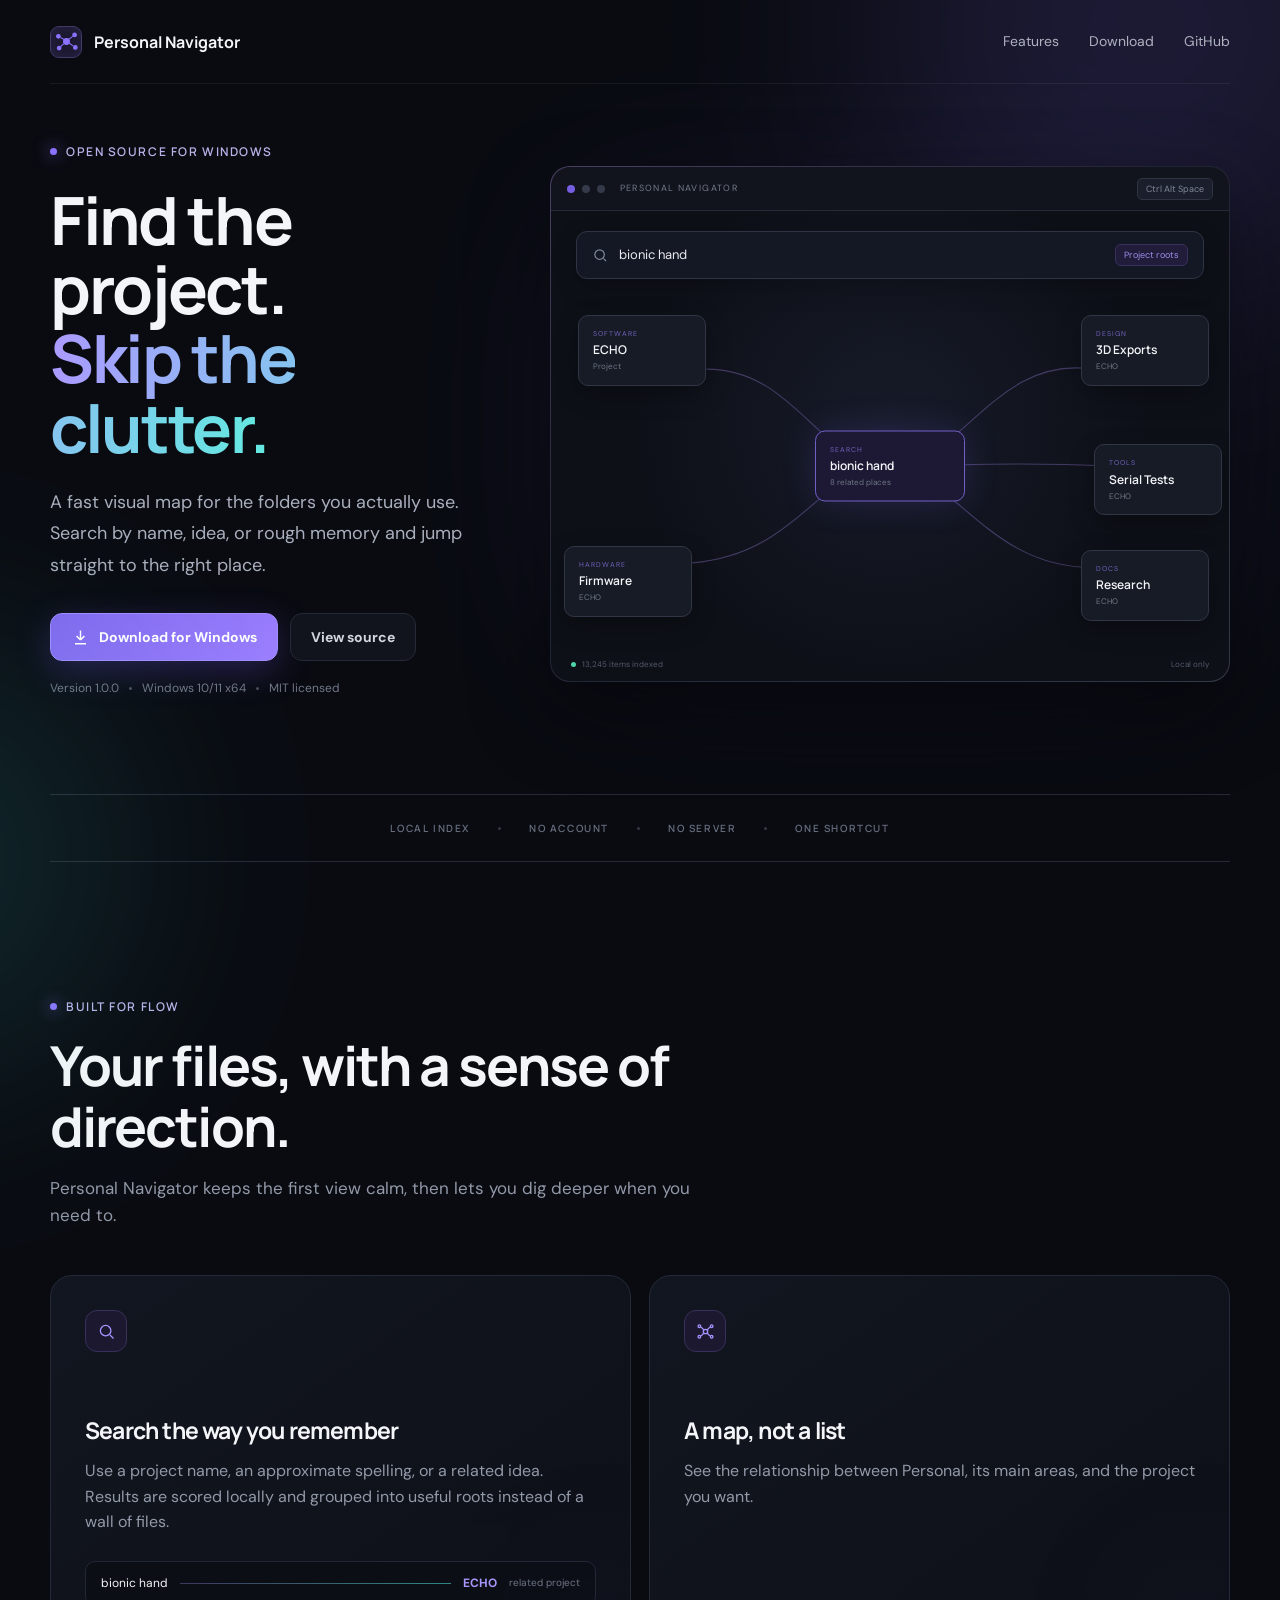
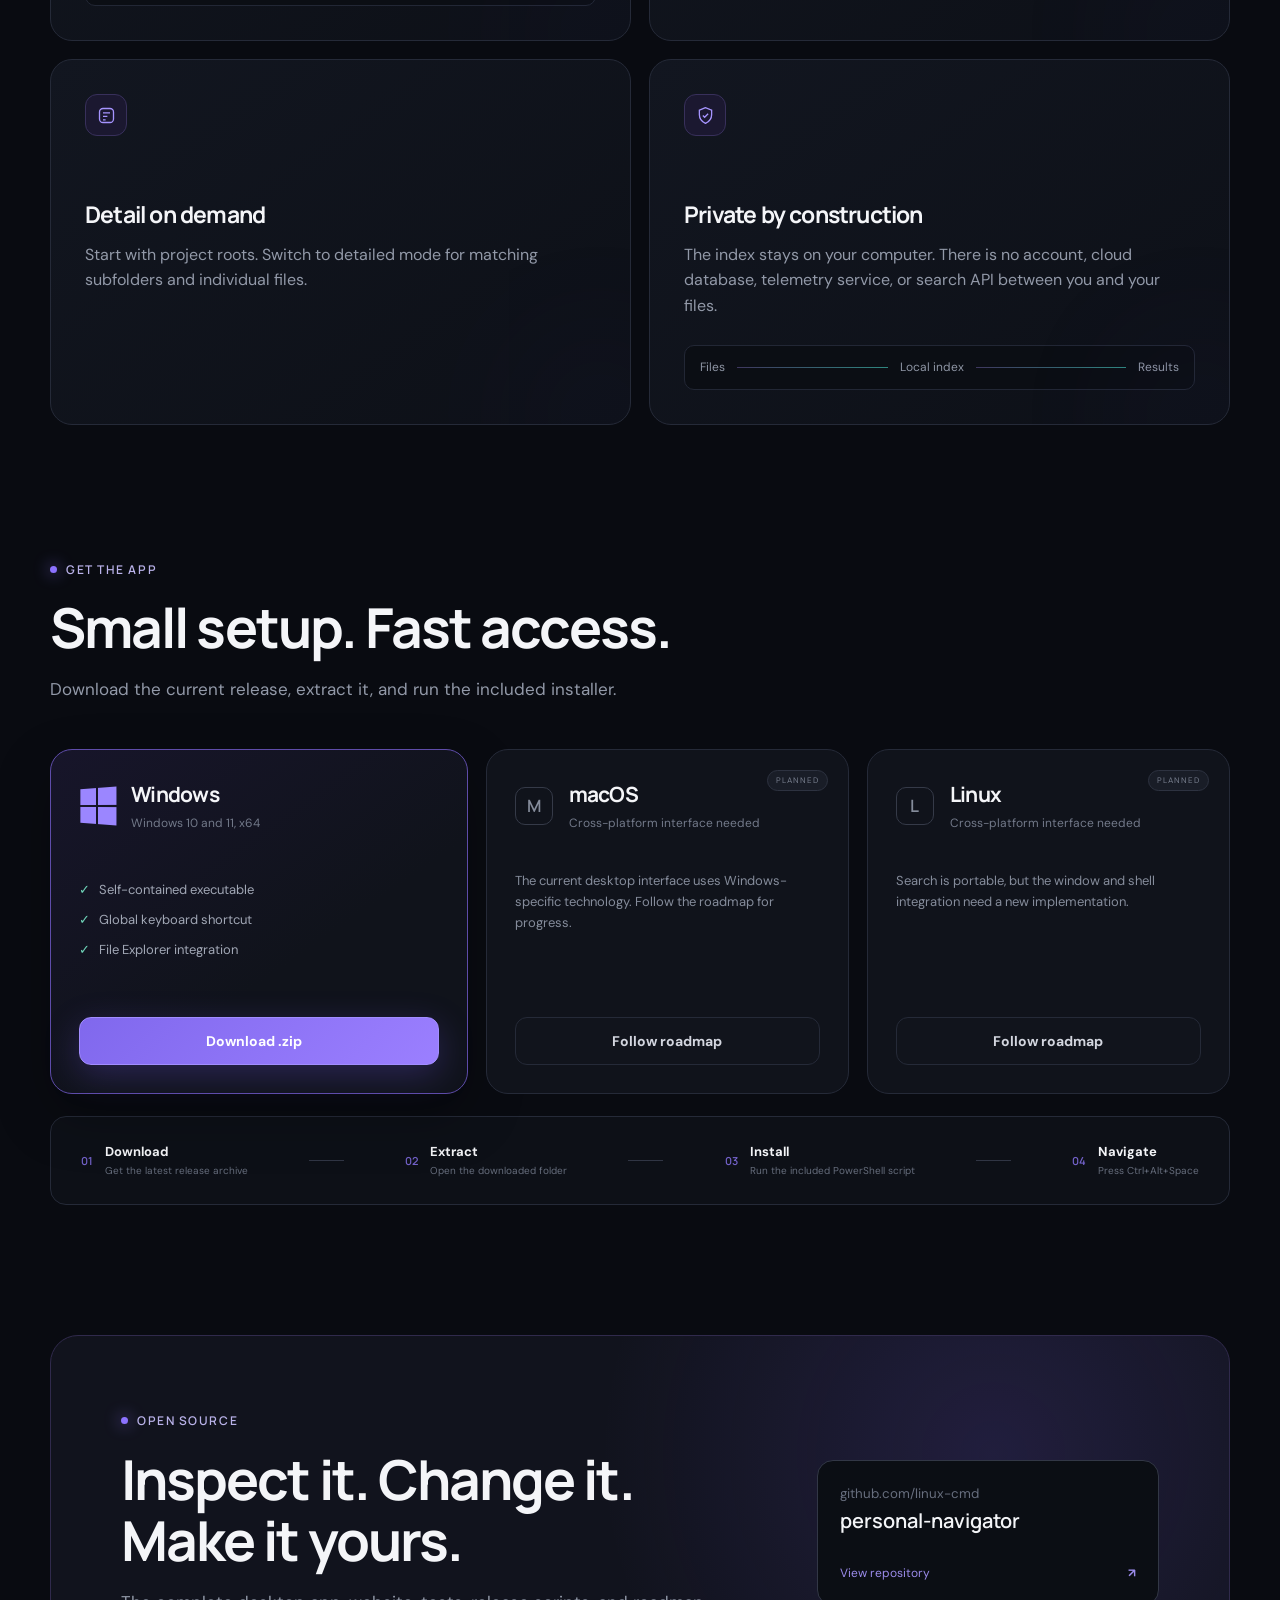
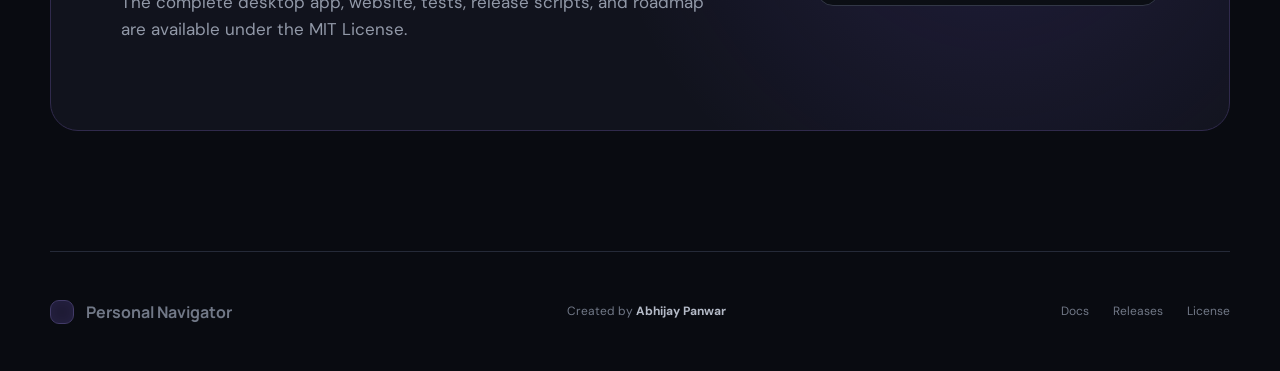
==== website/index.html @ 70b5fc90 "Release Personal Navigator 1.0.0" ====
<!doctype html>
<html lang="en">
<head>
  <meta charset="utf-8">
  <meta name="viewport" content="width=device-width, initial-scale=1">
  <meta name="description" content="Personal Navigator is a fast visual map and fuzzy search tool for your files.">
  <meta name="theme-color" content="#090b11">
  <meta property="og:title" content="Personal Navigator">
  <meta property="og:description" content="Find the project. Skip the clutter.">
  <meta property="og:type" content="website">
  <meta property="og:url" content="https://linux-cmd.github.io/personal-navigator/">
  <meta property="og:image" content="https://linux-cmd.github.io/personal-navigator/assets/app-preview.png">
  <title>Personal Navigator | Find the project, not the clutter</title>
  <link rel="preconnect" href="https://fonts.googleapis.com">
  <link rel="preconnect" href="https://fonts.gstatic.com" crossorigin>
  <link href="https://fonts.googleapis.com/css2?family=DM+Sans:wght@400;500;600;700&family=Manrope:wght@500;600;700&display=swap" rel="stylesheet">
  <link rel="stylesheet" href="styles.css">
</head>
<body>
  <div class="ambient ambient-one"></div>
  <div class="ambient ambient-two"></div>

  <header class="nav shell">
    <a class="brand" href="#top" aria-label="Personal Navigator home">
      <span class="brand-mark" aria-hidden="true">
        <svg viewBox="0 0 34 34" role="img"><circle cx="17" cy="17" r="4"/><circle cx="6" cy="10" r="2.5"/><circle cx="28" cy="8" r="2.5"/><circle cx="29" cy="25" r="2.5"/><circle cx="7" cy="26" r="2.5"/><path d="M9 11.5l5 3M20 14l5.5-4M20.5 19l5.5 4M13.5 20L9 24"/></svg>
      </span>
      <span>Personal Navigator</span>
    </a>
    <nav aria-label="Primary navigation">
      <a href="#features">Features</a>
      <a href="#downloads">Download</a>
      <a href="https://github.com/linux-cmd/personal-navigator">GitHub</a>
    </nav>
  </header>

  <main id="top">
    <section class="hero shell">
      <div class="hero-copy reveal">
        <span class="eyebrow"><i></i> Open source for Windows</span>
        <h1>Find the project.<br><span>Skip the clutter.</span></h1>
        <p class="lede">A fast visual map for the folders you actually use. Search by name, idea, or rough memory and jump straight to the right place.</p>
        <div class="hero-actions">
          <a class="button button-primary" href="https://github.com/linux-cmd/personal-navigator/releases/latest/download/PersonalNavigator-win-x64.zip">
            <svg viewBox="0 0 24 24" aria-hidden="true"><path d="M12 3v12m0 0 5-5m-5 5-5-5M5 20h14"/></svg>
            Download for Windows
          </a>
          <a class="button button-quiet" href="https://github.com/linux-cmd/personal-navigator">View source</a>
        </div>
        <p class="release-line"><span id="release-version">Version 1.0.0</span><b></b>Windows 10/11 x64<b></b>MIT licensed</p>
      </div>

      <div class="product-frame reveal" aria-label="Personal Navigator application preview">
        <div class="frame-glow"></div>
        <div class="window-bar"><span></span><span></span><span></span><small>PERSONAL NAVIGATOR</small><kbd>Ctrl Alt Space</kbd></div>
        <div class="window-body">
          <div class="search-demo">
            <svg viewBox="0 0 24 24" aria-hidden="true"><circle cx="10.7" cy="10.7" r="6.7"/><path d="m16 16 4 4"/></svg>
            <span>bionic hand</span>
            <em>Project roots</em>
          </div>
          <div class="map" aria-hidden="true">
            <svg class="map-lines" viewBox="0 0 720 390" preserveAspectRatio="none">
              <path d="M360 195 C285 195 260 90 165 90"/><path d="M360 195 C285 195 265 290 150 300"/>
              <path d="M360 195 C435 195 470 75 575 90"/><path d="M360 195 C440 195 470 190 600 195"/><path d="M360 195 C430 205 465 305 575 305"/>
            </svg>
            <div class="node core"><small>SEARCH</small><strong>bionic hand</strong><span>8 related places</span></div>
            <div class="node n1"><small>SOFTWARE</small><strong>ECHO</strong><span>Project</span></div>
            <div class="node n2"><small>HARDWARE</small><strong>Firmware</strong><span>ECHO</span></div>
            <div class="node n3"><small>DESIGN</small><strong>3D Exports</strong><span>ECHO</span></div>
            <div class="node n4"><small>TOOLS</small><strong>Serial Tests</strong><span>ECHO</span></div>
            <div class="node n5"><small>DOCS</small><strong>Research</strong><span>ECHO</span></div>
          </div>
          <div class="status-demo"><span><i></i>13,245 items indexed</span><span>Local only</span></div>
        </div>
      </div>
    </section>

    <section class="trust-strip shell reveal" aria-label="Product qualities">
      <span>LOCAL INDEX</span><i></i><span>NO ACCOUNT</span><i></i><span>NO SERVER</span><i></i><span>ONE SHORTCUT</span>
    </section>

    <section class="section shell" id="features">
      <div class="section-heading reveal">
        <span class="eyebrow"><i></i> Built for flow</span>
        <h2>Your files, with a sense of direction.</h2>
        <p>Personal Navigator keeps the first view calm, then lets you dig deeper when you need to.</p>
      </div>
      <div class="feature-grid">
        <article class="feature feature-wide reveal">
          <div class="feature-icon"><svg viewBox="0 0 24 24"><circle cx="11" cy="11" r="6"/><path d="m16 16 4 4"/></svg></div>
          <h3>Search the way you remember</h3>
          <p>Use a project name, an approximate spelling, or a related idea. Results are scored locally and grouped into useful roots instead of a wall of files.</p>
          <div class="query-row"><span>bionic hand</span><i></i><strong>ECHO</strong><small>related project</small></div>
        </article>
        <article class="feature reveal">
          <div class="feature-icon"><svg viewBox="0 0 24 24"><circle cx="12" cy="12" r="2.5"/><circle cx="5" cy="6" r="1.5"/><circle cx="19" cy="6" r="1.5"/><circle cx="5" cy="18" r="1.5"/><circle cx="19" cy="18" r="1.5"/><path d="m7 7 3 3m4 0 3-3m-7 7-3 3m7-3 3 3"/></svg></div>
          <h3>A map, not a list</h3>
          <p>See the relationship between Personal, its main areas, and the project you want.</p>
        </article>
        <article class="feature reveal">
          <div class="feature-icon"><svg viewBox="0 0 24 24"><rect x="4" y="4" width="16" height="16" rx="4"/><path d="M8 9h8M8 13h5M8 17h3"/></svg></div>
          <h3>Detail on demand</h3>
          <p>Start with project roots. Switch to detailed mode for matching subfolders and individual files.</p>
        </article>
        <article class="feature feature-wide reveal">
          <div class="feature-icon"><svg viewBox="0 0 24 24"><path d="M12 3 5 6v5c0 4.7 2.6 7.8 7 10 4.4-2.2 7-5.3 7-10V6l-7-3Z"/><path d="m9 12 2 2 4-4"/></svg></div>
          <h3>Private by construction</h3>
          <p>The index stays on your computer. There is no account, cloud database, telemetry service, or search API between you and your files.</p>
          <div class="privacy-line"><span>Files</span><i></i><span>Local index</span><i></i><span>Results</span></div>
        </article>
      </div>
    </section>

    <section class="section downloads shell" id="downloads">
      <div class="section-heading reveal">
        <span class="eyebrow"><i></i> Get the app</span>
        <h2>Small setup. Fast access.</h2>
        <p>Download the current release, extract it, and run the included installer.</p>
      </div>
      <div class="download-grid">
        <article class="download-card active reveal">
          <div class="platform"><span class="windows-logo" aria-hidden="true"><i></i><i></i><i></i><i></i></span><div><h3>Windows</h3><p>Windows 10 and 11, x64</p></div></div>
          <ul><li>Self-contained executable</li><li>Global keyboard shortcut</li><li>File Explorer integration</li></ul>
          <a class="button button-primary full" href="https://github.com/linux-cmd/personal-navigator/releases/latest/download/PersonalNavigator-win-x64.zip">Download .zip <span id="release-size"></span></a>
        </article>
        <article class="download-card planned reveal">
          <span class="planned-badge">PLANNED</span>
          <div class="platform"><span class="platform-letter">M</span><div><h3>macOS</h3><p>Cross-platform interface needed</p></div></div>
          <p class="platform-note">The current desktop interface uses Windows-specific technology. Follow the roadmap for progress.</p>
          <a class="button button-quiet full" href="https://github.com/linux-cmd/personal-navigator/issues">Follow roadmap</a>
        </article>
        <article class="download-card planned reveal">
          <span class="planned-badge">PLANNED</span>
          <div class="platform"><span class="platform-letter">L</span><div><h3>Linux</h3><p>Cross-platform interface needed</p></div></div>
          <p class="platform-note">Search is portable, but the window and shell integration need a new implementation.</p>
          <a class="button button-quiet full" href="https://github.com/linux-cmd/personal-navigator/issues">Follow roadmap</a>
        </article>
      </div>
      <div class="install-steps reveal">
        <div><b>01</b><span><strong>Download</strong><small>Get the latest release archive</small></span></div>
        <i></i><div><b>02</b><span><strong>Extract</strong><small>Open the downloaded folder</small></span></div>
        <i></i><div><b>03</b><span><strong>Install</strong><small>Run the included PowerShell script</small></span></div>
        <i></i><div><b>04</b><span><strong>Navigate</strong><small>Press Ctrl+Alt+Space</small></span></div>
      </div>
    </section>

    <section class="open-source shell reveal">
      <div><span class="eyebrow"><i></i> Open source</span><h2>Inspect it. Change it. Make it yours.</h2><p>The complete desktop app, website, tests, release scripts, and roadmap are available under the MIT License.</p></div>
      <a class="repo-card" href="https://github.com/linux-cmd/personal-navigator"><small>github.com/linux-cmd</small><strong>personal-navigator</strong><span>View repository <b>↗</b></span></a>
    </section>
  </main>

  <footer class="shell">
    <a class="brand" href="#top"><span class="brand-mark small" aria-hidden="true"></span><span>Personal Navigator</span></a>
    <p>Created by <strong>Abhijay Panwar</strong></p>
    <div><a href="https://github.com/linux-cmd/personal-navigator/blob/main/docs/INSTALLATION.md">Docs</a><a href="https://github.com/linux-cmd/personal-navigator/releases">Releases</a><a href="https://github.com/linux-cmd/personal-navigator/blob/main/LICENSE">License</a></div>
  </footer>
  <script src="app.js"></script>
</body>
</html>
---- website/styles.css ----
:root{--bg:#090b11;--panel:#10131c;--panel-2:#151925;--text:#f4f5f8;--muted:#9299a8;--line:#252a38;--violet:#8c72ff;--cyan:#41d9d1;--radius:22px;--shadow:0 30px 80px rgba(0,0,0,.45)}
*{box-sizing:border-box}html{scroll-behavior:smooth}body{margin:0;background:var(--bg);color:var(--text);font-family:"DM Sans",sans-serif;line-height:1.6;overflow-x:hidden}a{color:inherit;text-decoration:none}.shell{width:min(1180px,calc(100% - 40px));margin:auto}.ambient{position:absolute;border-radius:50%;filter:blur(120px);pointer-events:none;opacity:.15}.ambient-one{width:560px;height:560px;background:var(--violet);top:-250px;right:-150px}.ambient-two{width:420px;height:420px;background:var(--cyan);top:650px;left:-300px}.nav{height:84px;display:flex;align-items:center;justify-content:space-between;position:relative;z-index:3;border-bottom:1px solid rgba(255,255,255,.06)}.brand{display:flex;align-items:center;gap:12px;font:700 16px "Manrope",sans-serif}.brand-mark{width:32px;height:32px;display:grid;place-items:center;border:1px solid #423b68;border-radius:9px;background:#181629;box-shadow:inset 0 0 18px rgba(140,114,255,.15)}.brand-mark svg{width:25px;fill:var(--violet);stroke:var(--violet);stroke-width:1.4}.brand-mark.small{width:24px;height:24px}.nav nav{display:flex;gap:30px;font-size:14px;color:#adb2bf}.nav nav a:hover,footer a:hover{color:#fff}.hero{min-height:710px;display:grid;grid-template-columns:.84fr 1.3fr;align-items:center;gap:60px;padding-top:40px;padding-bottom:70px}.eyebrow{display:inline-flex;align-items:center;gap:9px;color:#b9b2e9;font:600 12px "Manrope",sans-serif;letter-spacing:.13em;text-transform:uppercase}.eyebrow i{width:7px;height:7px;border-radius:50%;background:var(--violet);box-shadow:0 0 16px var(--violet)}h1,h2,h3{font-family:"Manrope",sans-serif;letter-spacing:-.035em;margin:0}h1{font-size:clamp(48px,5.2vw,76px);line-height:1.04;margin:22px 0 25px}h1 span{background:linear-gradient(90deg,#ab9aff,#64e9e1);-webkit-background-clip:text;background-clip:text;color:transparent}.lede{max-width:540px;color:#a9afbd;font-size:18px;line-height:1.75}.hero-actions{display:flex;gap:12px;margin:32px 0 18px}.button{min-height:48px;padding:0 20px;border-radius:12px;display:inline-flex;align-items:center;justify-content:center;gap:9px;font-size:14px;font-weight:700;border:1px solid var(--line);transition:.2s ease}.button svg{width:19px;fill:none;stroke:currentColor;stroke-width:1.8}.button-primary{background:linear-gradient(135deg,#8068ed,#9b7fff);border-color:#a28dff;color:#fff;box-shadow:0 10px 34px rgba(122,91,255,.25)}.button-primary:hover{transform:translateY(-2px);box-shadow:0 14px 42px rgba(122,91,255,.36)}.button-quiet{background:#11141c;color:#d3d6df}.button-quiet:hover{background:#181c27;border-color:#3b4152}.release-line{display:flex;align-items:center;gap:10px;color:#707787;font-size:12px}.release-line b{width:3px;height:3px;border-radius:50%;background:#484e5d}.product-frame{position:relative;padding:1px;border-radius:20px;background:linear-gradient(145deg,#494064,#202432 44%,#343947);box-shadow:var(--shadow);transform:perspective(1200px) rotateY(-3deg) rotateX(1deg)}.frame-glow{position:absolute;inset:10% 5%;background:#7861eb;filter:blur(90px);opacity:.14;z-index:-1}.window-bar{height:44px;border-radius:19px 19px 0 0;background:#11141c;display:flex;align-items:center;gap:7px;padding:0 16px;border-bottom:1px solid #252a36}.window-bar>span{width:8px;height:8px;border-radius:50%;background:#343a49}.window-bar>span:first-child{background:#765ee1}.window-bar small{margin-left:8px;font-size:9px;letter-spacing:.15em;color:#737b8d}.window-bar kbd{margin-left:auto;padding:4px 8px;border-radius:5px;background:#1b1f2b;border:1px solid #2e3443;color:#818899;font:9px "DM Sans",sans-serif}.window-body{background:radial-gradient(circle at 50% 45%,#171b29 0,#0d1017 60%);height:470px;border-radius:0 0 19px 19px;overflow:hidden;position:relative}.search-demo{position:absolute;top:20px;left:25px;right:25px;height:48px;display:flex;align-items:center;padding:0 15px;border:1px solid #2e3443;border-radius:11px;background:#141824;box-shadow:0 8px 25px rgba(0,0,0,.2);z-index:2;color:#e9eaf0}.search-demo svg{width:17px;margin-right:10px;fill:none;stroke:#7e8799;stroke-width:1.7}.search-demo span{font-size:13px}.search-demo em{margin-left:auto;font-style:normal;color:#9f90eb;background:#201c39;border:1px solid #39315b;border-radius:6px;padding:3px 8px;font-size:9px}.map{position:absolute;inset:75px 0 35px}.map-lines{position:absolute;inset:0;width:100%;height:100%}.map-lines path{fill:none;stroke:#54487c;stroke-width:1.2;opacity:.75}.node{position:absolute;min-width:128px;padding:12px 14px;background:#171b26;border:1px solid #303645;border-radius:10px;box-shadow:0 8px 24px rgba(0,0,0,.28)}.node small{display:block;color:#7062bd;font-size:7px;letter-spacing:.14em}.node strong{display:block;font:600 12px "Manrope",sans-serif;margin:2px 0}.node span{display:block;color:#6f7786;font-size:8px}.node.core{left:50%;top:50%;transform:translate(-50%,-50%);min-width:150px;border-color:#705fc4;background:#1d1934;box-shadow:0 0 34px rgba(124,96,243,.18)}.n1{left:4%;top:8%}.n2{left:2%;bottom:8%}.n3{right:3%;top:8%}.n4{right:1%;top:44%}.n5{right:3%;bottom:7%}.status-demo{position:absolute;left:20px;right:20px;bottom:10px;display:flex;justify-content:space-between;color:#535a68;font-size:8px}.status-demo span:first-child{display:flex;align-items:center;gap:6px}.status-demo i{width:5px;height:5px;background:#4fd3a8;border-radius:50%}.trust-strip{display:flex;justify-content:center;align-items:center;gap:28px;border-top:1px solid var(--line);border-bottom:1px solid var(--line);height:68px;color:#666e7e;font:600 10px "Manrope";letter-spacing:.16em}.trust-strip i{width:3px;height:3px;background:#343947;border-radius:50%}.section{padding-top:130px}.section-heading{max-width:660px;margin-bottom:46px}.section-heading h2,.open-source h2{font-size:clamp(36px,4.3vw,57px);line-height:1.12;margin:17px 0}.section-heading p,.open-source p{color:var(--muted);font-size:17px}.feature-grid{display:grid;grid-template-columns:repeat(2,1fr);gap:18px}.feature{min-height:290px;padding:34px;border:1px solid var(--line);border-radius:var(--radius);background:linear-gradient(145deg,#121620,#0d1017);position:relative;overflow:hidden}.feature:after{content:"";position:absolute;width:160px;height:160px;border-radius:50%;background:#6654c4;filter:blur(75px);opacity:.06;right:-50px;bottom:-70px}.feature-wide{min-height:330px}.feature-icon{width:42px;height:42px;border-radius:12px;background:#1b1830;border:1px solid #38305b;display:grid;place-items:center;margin-bottom:60px}.feature-icon svg{width:21px;fill:none;stroke:#a694ff;stroke-width:1.5}.feature h3{font-size:23px;margin-bottom:9px}.feature p{color:var(--muted);max-width:570px;margin:0}.query-row,.privacy-line{display:flex;align-items:center;gap:12px;margin-top:26px;background:#0b0e14;border:1px solid #222735;padding:12px 15px;border-radius:10px;font-size:12px}.query-row i,.privacy-line i{height:1px;flex:1;background:linear-gradient(90deg,#3e375e,#2f867f)}.query-row strong{color:#a997ff}.query-row small{color:#6f7685}.privacy-line span{white-space:nowrap;color:#8e95a4}.downloads{padding-bottom:130px}.download-grid{display:grid;grid-template-columns:1.15fr 1fr 1fr;gap:18px}.download-card{min-height:345px;padding:28px;border:1px solid var(--line);border-radius:var(--radius);background:#10131b;display:flex;flex-direction:column;position:relative}.download-card.active{border-color:#5e4ca9;background:linear-gradient(145deg,#17152a,#10131b 60%);box-shadow:0 22px 55px rgba(0,0,0,.25)}.platform{display:flex;align-items:center;gap:16px}.platform h3{font-size:21px}.platform p{margin:2px 0 0;color:#727989;font-size:12px}.windows-logo{display:grid;grid-template-columns:1fr 1fr;gap:2px;width:36px;height:36px;transform:perspective(20px) rotateY(-5deg)}.windows-logo i{display:block;background:#9b86ff}.platform-letter{width:38px;height:38px;border:1px solid #353a48;border-radius:10px;display:grid;place-items:center;color:#858c9b;font:600 17px "Manrope"}.download-card ul{list-style:none;padding:0;margin:38px 0 28px;color:#a1a7b5;font-size:13px}.download-card li{margin:9px 0}.download-card li:before{content:"✓";color:#70d6ba;margin-right:9px}.full{width:100%;margin-top:auto}.planned{opacity:.72}.planned-badge{position:absolute;right:20px;top:20px;color:#777e8d;background:#191d27;border:1px solid #2d3240;border-radius:20px;padding:3px 8px;font-size:8px;letter-spacing:.12em}.platform-note{color:#858c9b;font-size:13px;margin-top:38px}.install-steps{margin-top:22px;padding:25px 30px;display:flex;align-items:center;justify-content:space-between;border:1px solid var(--line);border-radius:16px;background:#0d1017}.install-steps>div{display:flex;align-items:center;gap:12px}.install-steps b{color:#7362ca;font:600 11px "Manrope"}.install-steps span{display:flex;flex-direction:column}.install-steps strong{font-size:13px}.install-steps small{color:#666d7c;font-size:10px}.install-steps>i{width:35px;height:1px;background:#303544}.open-source{padding:70px;margin-bottom:120px;border:1px solid #302a4c;border-radius:28px;background:radial-gradient(circle at 80% 30%,rgba(117,87,229,.16),transparent 40%),#11131d;display:grid;grid-template-columns:1.3fr .7fr;align-items:center;gap:60px}.open-source p{max-width:600px}.repo-card{background:#0b0e14;border:1px solid #323746;border-radius:16px;padding:22px;display:flex;flex-direction:column;transition:.2s}.repo-card:hover{transform:translateY(-3px);border-color:#6858b1}.repo-card small{color:#676e7e}.repo-card strong{font:600 20px "Manrope";margin:2px 0 30px}.repo-card span{color:#9b8bea;font-size:12px}.repo-card b{float:right}footer{height:120px;border-top:1px solid var(--line);display:flex;align-items:center;justify-content:space-between;color:#717887;font-size:12px}footer p strong{color:#b4bac7}footer>div{display:flex;gap:24px}.reveal{opacity:0;transform:translateY(18px);transition:opacity .7s ease,transform .7s ease}.reveal.visible{opacity:1;transform:none}@media(max-width:900px){.hero{grid-template-columns:1fr;padding-top:80px}.hero-copy{text-align:center}.lede{margin-inline:auto}.hero-actions,.release-line{justify-content:center}.product-frame{transform:none}.download-grid{grid-template-columns:1fr}.open-source{grid-template-columns:1fr}.install-steps{display:grid;grid-template-columns:1fr 1fr;gap:20px}.install-steps>i{display:none}}@media(max-width:620px){.shell{width:min(100% - 26px,1180px)}.nav nav a:not(:last-child){display:none}.hero{gap:40px;min-height:auto}.hero-actions{flex-direction:column}.window-body{height:390px}.node{min-width:102px;padding:8px}.node.core{min-width:120px}.feature-grid{grid-template-columns:1fr}.trust-strip{gap:12px;overflow:hidden;justify-content:flex-start}.trust-strip span{white-space:nowrap}.section{padding-top:90px}.install-steps{grid-template-columns:1fr}.open-source{padding:34px;margin-bottom:80px}footer{height:auto;padding:35px 0;gap:22px;flex-direction:column}.release-line{flex-wrap:wrap}.n4{display:none}}
@media(prefers-reduced-motion:reduce){html{scroll-behavior:auto}.reveal{opacity:1;transform:none;transition:none}.button,.repo-card{transition:none}}
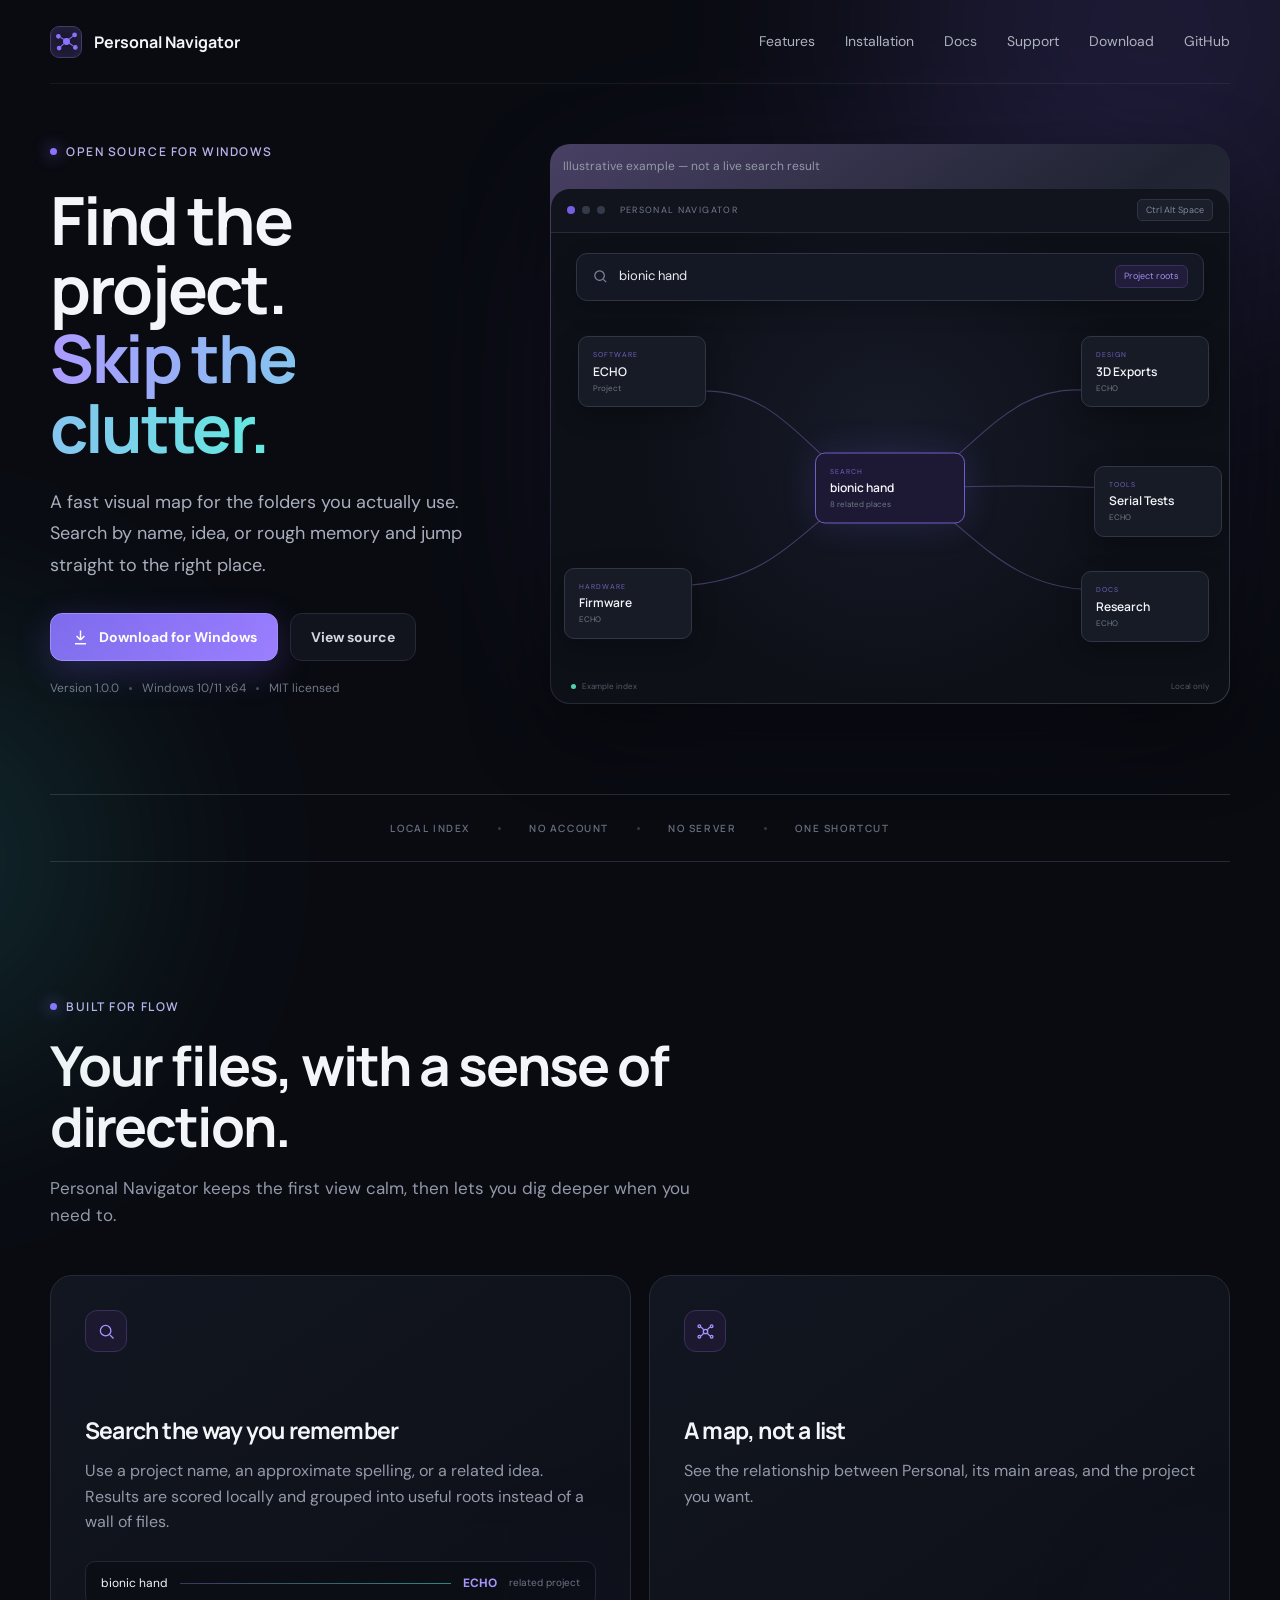
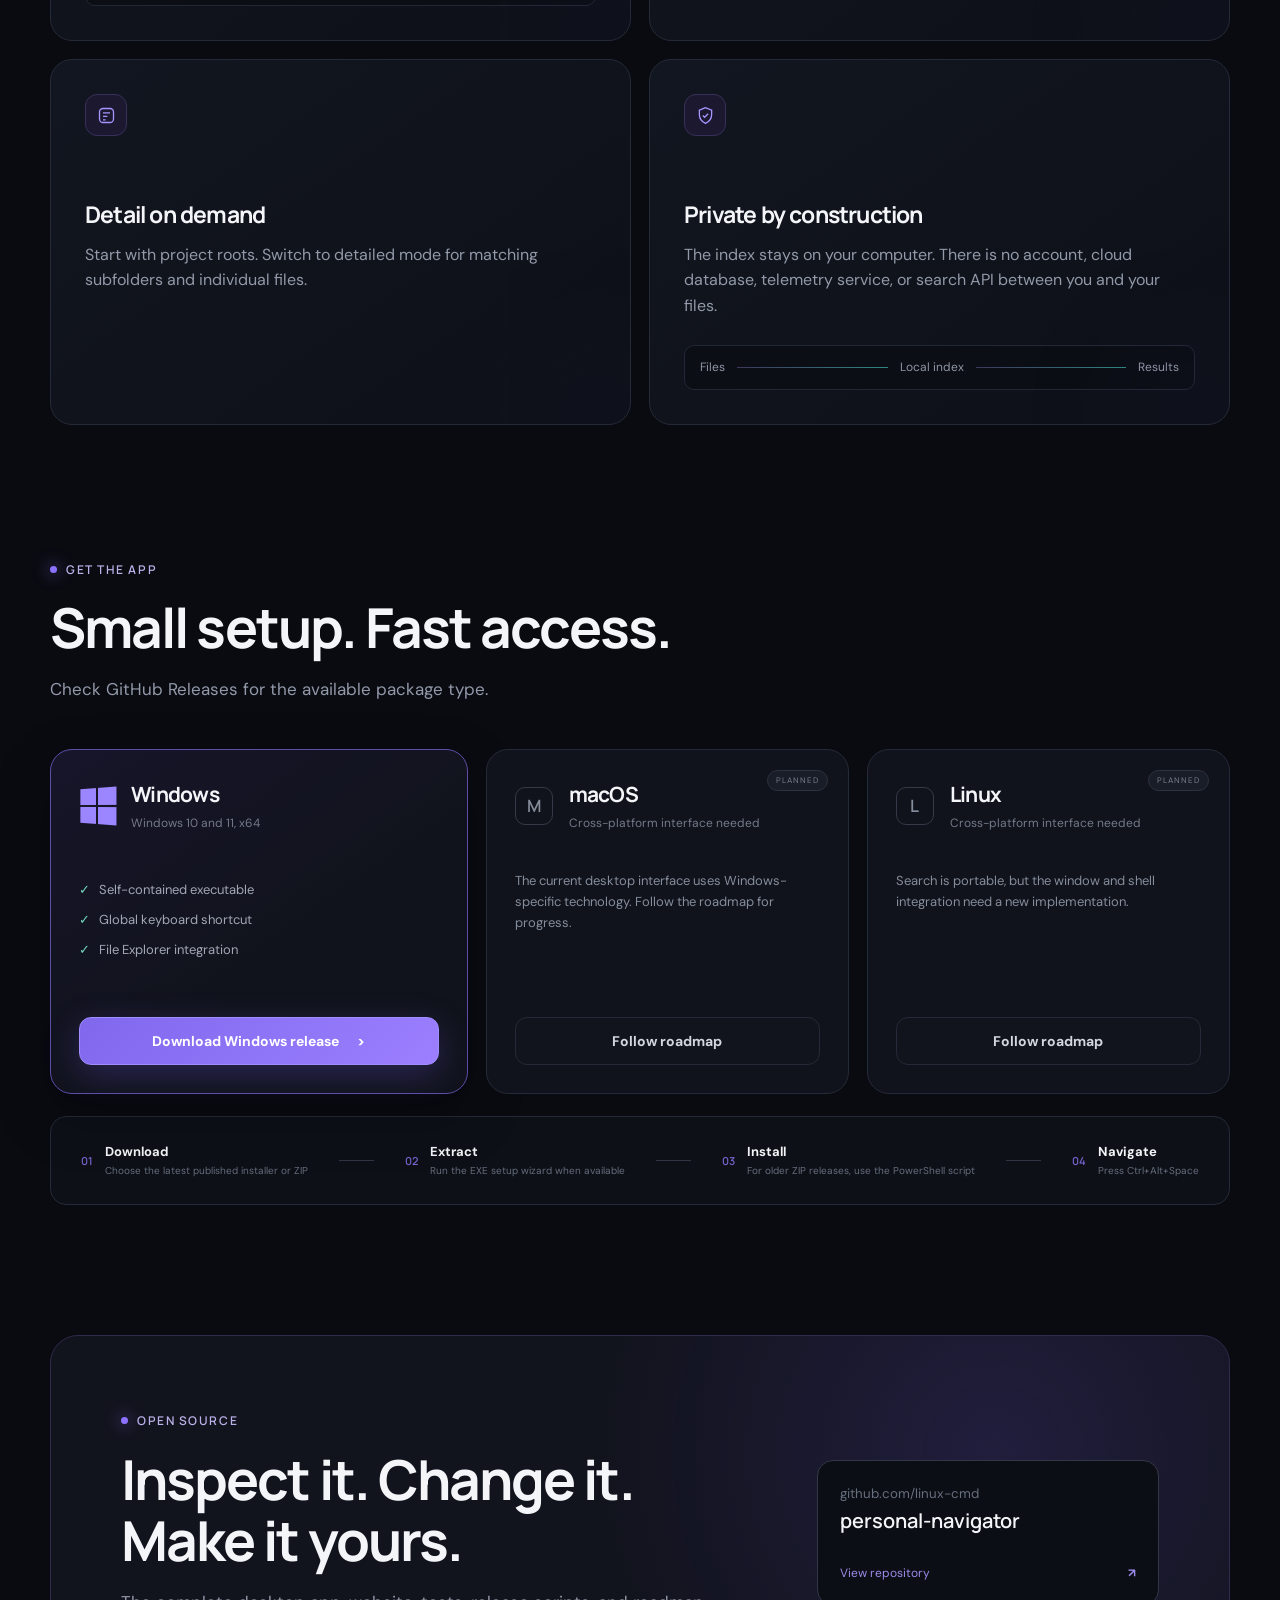
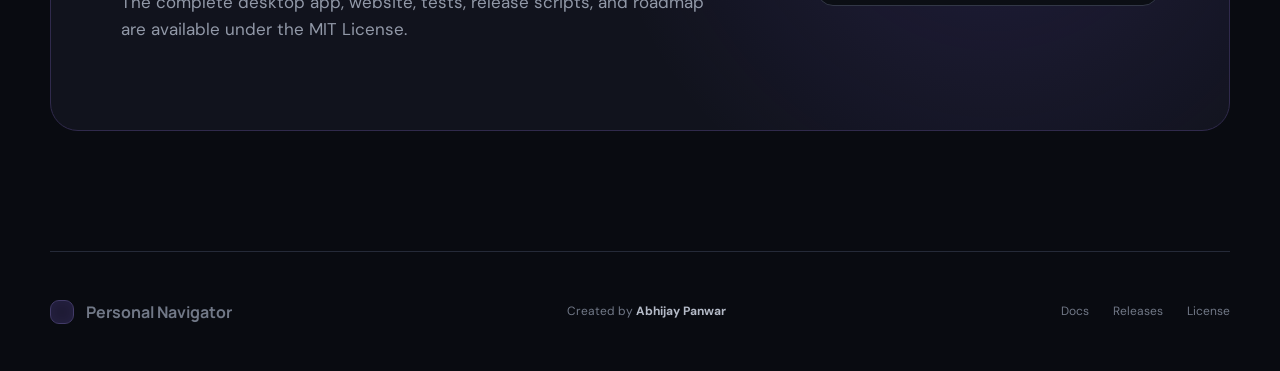
==== commit 852107bd: "feat: add Windows setup wizard, release verification, and product pages" ====
--- a/website/index.html
+++ b/website/index.html
@@ -1,161 +1,376 @@
 <!doctype html>
 <html lang="en">
-<head>
-  <meta charset="utf-8">
-  <meta name="viewport" content="width=device-width, initial-scale=1">
-  <meta name="description" content="Personal Navigator is a fast visual map and fuzzy search tool for your files.">
-  <meta name="theme-color" content="#090b11">
-  <meta property="og:title" content="Personal Navigator">
-  <meta property="og:description" content="Find the project. Skip the clutter.">
-  <meta property="og:type" content="website">
-  <meta property="og:url" content="https://linux-cmd.github.io/personal-navigator/">
-  <meta property="og:image" content="https://linux-cmd.github.io/personal-navigator/assets/app-preview.png">
-  <title>Personal Navigator | Find the project, not the clutter</title>
-  <link rel="preconnect" href="https://fonts.googleapis.com">
-  <link rel="preconnect" href="https://fonts.gstatic.com" crossorigin>
-  <link href="https://fonts.googleapis.com/css2?family=DM+Sans:wght@400;500;600;700&family=Manrope:wght@500;600;700&display=swap" rel="stylesheet">
-  <link rel="stylesheet" href="styles.css">
-</head>
-<body>
-  <div class="ambient ambient-one"></div>
-  <div class="ambient ambient-two"></div>
-
-  <header class="nav shell">
-    <a class="brand" href="#top" aria-label="Personal Navigator home">
-      <span class="brand-mark" aria-hidden="true">
-        <svg viewBox="0 0 34 34" role="img"><circle cx="17" cy="17" r="4"/><circle cx="6" cy="10" r="2.5"/><circle cx="28" cy="8" r="2.5"/><circle cx="29" cy="25" r="2.5"/><circle cx="7" cy="26" r="2.5"/><path d="M9 11.5l5 3M20 14l5.5-4M20.5 19l5.5 4M13.5 20L9 24"/></svg>
-      </span>
-      <span>Personal Navigator</span>
-    </a>
-    <nav aria-label="Primary navigation">
-      <a href="#features">Features</a>
-      <a href="#downloads">Download</a>
-      <a href="https://github.com/linux-cmd/personal-navigator">GitHub</a>
-    </nav>
-  </header>
-
-  <main id="top">
-    <section class="hero shell">
-      <div class="hero-copy reveal">
-        <span class="eyebrow"><i></i> Open source for Windows</span>
-        <h1>Find the project.<br><span>Skip the clutter.</span></h1>
-        <p class="lede">A fast visual map for the folders you actually use. Search by name, idea, or rough memory and jump straight to the right place.</p>
-        <div class="hero-actions">
-          <a class="button button-primary" href="https://github.com/linux-cmd/personal-navigator/releases/latest/download/PersonalNavigator-win-x64.zip">
-            <svg viewBox="0 0 24 24" aria-hidden="true"><path d="M12 3v12m0 0 5-5m-5 5-5-5M5 20h14"/></svg>
-            Download for Windows
-          </a>
-          <a class="button button-quiet" href="https://github.com/linux-cmd/personal-navigator">View source</a>
-        </div>
-        <p class="release-line"><span id="release-version">Version 1.0.0</span><b></b>Windows 10/11 x64<b></b>MIT licensed</p>
+  <head>
+    <meta charset="utf-8" />
+    <meta name="viewport" content="width=device-width, initial-scale=1" />
+    <meta
+      name="description"
+      content="Personal Navigator is a fast visual map and fuzzy search tool for your files."
+    />
+    <meta name="theme-color" content="#090b11" />
+    <meta property="og:title" content="Personal Navigator" />
+    <meta
+      property="og:description"
+      content="Find the project. Skip the clutter."
+    />
+    <meta property="og:type" content="website" />
+    <meta
+      property="og:url"
+      content="https://linux-cmd.github.io/personal-navigator/"
+    />
+    <meta
+      property="og:image"
+      content="https://linux-cmd.github.io/personal-navigator/assets/app-preview.png"
+    />
+    <title>Personal Navigator | Find the project, not the clutter</title>
+    <link rel="preconnect" href="https://fonts.googleapis.com" />
+    <link rel="preconnect" href="https://fonts.gstatic.com" crossorigin />
+    <link
+      href="https://fonts.googleapis.com/css2?family=DM+Sans:wght@400;500;600;700&family=Manrope:wght@500;600;700&display=swap"
+      rel="stylesheet"
+    />
+    <link rel="stylesheet" href="styles.css" />
+  </head>
+  <body>
+    <div class="ambient ambient-one"></div>
+    <div class="ambient ambient-two"></div>
+
+    <header class="nav shell">
+      <a class="brand" href="#top" aria-label="Personal Navigator home">
+        <span class="brand-mark" aria-hidden="true">
+          <svg viewBox="0 0 34 34" role="img">
+            <circle cx="17" cy="17" r="4" />
+            <circle cx="6" cy="10" r="2.5" />
+            <circle cx="28" cy="8" r="2.5" />
+            <circle cx="29" cy="25" r="2.5" />
+            <circle cx="7" cy="26" r="2.5" />
+            <path d="M9 11.5l5 3M20 14l5.5-4M20.5 19l5.5 4M13.5 20L9 24" />
+          </svg>
+        </span>
+        <span>Personal Navigator</span>
+      </a>
+      <nav aria-label="Primary navigation">
+        <a href="features.html">Features</a><a href="download.html">Installation</a><a href="docs.html">Docs</a><a href="support.html">Support</a>
+        <a href="#downloads">Download</a>
+        <a href="https://github.com/linux-cmd/personal-navigator">GitHub</a>
+      </nav>
+    </header>
+
+    <main id="top">
+      <section class="hero shell">
+        <div class="hero-copy reveal">
+          <span class="eyebrow"><i></i> Open source for Windows</span>
+          <h1>Find the project.<br /><span>Skip the clutter.</span></h1>
+          <p class="lede">
+            A fast visual map for the folders you actually use. Search by name,
+            idea, or rough memory and jump straight to the right place.
+          </p>
+          <div class="hero-actions">
+            <a
+              class="button button-primary"
+              data-latest-download href="https://github.com/linux-cmd/personal-navigator/releases/latest"
+            >
+              <svg viewBox="0 0 24 24" aria-hidden="true">
+                <path d="M12 3v12m0 0 5-5m-5 5-5-5M5 20h14" />
+              </svg>
+              Download for Windows
+            </a>
+            <a
+              class="button button-quiet"
+              href="https://github.com/linux-cmd/personal-navigator"
+              >View source</a
+            >
+          </div>
+          <p class="release-line">
+            <span id="release-version">Version 1.0.0</span><b></b>Windows 10/11
+            x64<b></b>MIT licensed
+          </p>
+        </div>
+
+        <div
+          class="product-frame reveal"
+          aria-label="Illustrative example of a Personal Navigator search map"
+        >
+          <div class="frame-glow"></div><span class="mockup-note">Illustrative example — not a live search result</span>
+          <div class="window-bar">
+            <span></span><span></span><span></span
+            ><small>PERSONAL NAVIGATOR</small><kbd>Ctrl Alt Space</kbd>
+          </div>
+          <div class="window-body">
+            <div class="search-demo">
+              <svg viewBox="0 0 24 24" aria-hidden="true">
+                <circle cx="10.7" cy="10.7" r="6.7" />
+                <path d="m16 16 4 4" />
+              </svg>
+              <span>bionic hand</span>
+              <em>Project roots</em>
+            </div>
+            <div class="map" aria-hidden="true">
+              <svg
+                class="map-lines"
+                viewBox="0 0 720 390"
+                preserveAspectRatio="none"
+              >
+                <path d="M360 195 C285 195 260 90 165 90" />
+                <path d="M360 195 C285 195 265 290 150 300" />
+                <path d="M360 195 C435 195 470 75 575 90" />
+                <path d="M360 195 C440 195 470 190 600 195" />
+                <path d="M360 195 C430 205 465 305 575 305" />
+              </svg>
+              <div class="node core">
+                <small>SEARCH</small><strong>bionic hand</strong
+                ><span>8 related places</span>
+              </div>
+              <div class="node n1">
+                <small>SOFTWARE</small><strong>ECHO</strong><span>Project</span>
+              </div>
+              <div class="node n2">
+                <small>HARDWARE</small><strong>Firmware</strong
+                ><span>ECHO</span>
+              </div>
+              <div class="node n3">
+                <small>DESIGN</small><strong>3D Exports</strong
+                ><span>ECHO</span>
+              </div>
+              <div class="node n4">
+                <small>TOOLS</small><strong>Serial Tests</strong
+                ><span>ECHO</span>
+              </div>
+              <div class="node n5">
+                <small>DOCS</small><strong>Research</strong><span>ECHO</span>
+              </div>
+            </div>
+            <div class="status-demo">
+              <span><i></i>Example index</span><span>Local only</span>
+            </div>
+          </div>
+        </div>
+      </section>
+
+      <section class="trust-strip shell reveal" aria-label="Product qualities">
+        <span>LOCAL INDEX</span><i></i><span>NO ACCOUNT</span><i></i
+        ><span>NO SERVER</span><i></i><span>ONE SHORTCUT</span>
+      </section>
+
+      <section class="section shell" id="features">
+        <div class="section-heading reveal">
+          <span class="eyebrow"><i></i> Built for flow</span>
+          <h2>Your files, with a sense of direction.</h2>
+          <p>
+            Personal Navigator keeps the first view calm, then lets you dig
+            deeper when you need to.
+          </p>
+        </div>
+        <div class="feature-grid">
+          <article class="feature feature-wide reveal">
+            <div class="feature-icon">
+              <svg viewBox="0 0 24 24">
+                <circle cx="11" cy="11" r="6" />
+                <path d="m16 16 4 4" />
+              </svg>
+            </div>
+            <h3>Search the way you remember</h3>
+            <p>
+              Use a project name, an approximate spelling, or a related idea.
+              Results are scored locally and grouped into useful roots instead
+              of a wall of files.
+            </p>
+            <div class="query-row">
+              <span>bionic hand</span><i></i><strong>ECHO</strong
+              ><small>related project</small>
+            </div>
+          </article>
+          <article class="feature reveal">
+            <div class="feature-icon">
+              <svg viewBox="0 0 24 24">
+                <circle cx="12" cy="12" r="2.5" />
+                <circle cx="5" cy="6" r="1.5" />
+                <circle cx="19" cy="6" r="1.5" />
+                <circle cx="5" cy="18" r="1.5" />
+                <circle cx="19" cy="18" r="1.5" />
+                <path d="m7 7 3 3m4 0 3-3m-7 7-3 3m7-3 3 3" />
+              </svg>
+            </div>
+            <h3>A map, not a list</h3>
+            <p>
+              See the relationship between Personal, its main areas, and the
+              project you want.
+            </p>
+          </article>
+          <article class="feature reveal">
+            <div class="feature-icon">
+              <svg viewBox="0 0 24 24">
+                <rect x="4" y="4" width="16" height="16" rx="4" />
+                <path d="M8 9h8M8 13h5M8 17h3" />
+              </svg>
+            </div>
+            <h3>Detail on demand</h3>
+            <p>
+              Start with project roots. Switch to detailed mode for matching
+              subfolders and individual files.
+            </p>
+          </article>
+          <article class="feature feature-wide reveal">
+            <div class="feature-icon">
+              <svg viewBox="0 0 24 24">
+                <path
+                  d="M12 3 5 6v5c0 4.7 2.6 7.8 7 10 4.4-2.2 7-5.3 7-10V6l-7-3Z"
+                />
+                <path d="m9 12 2 2 4-4" />
+              </svg>
+            </div>
+            <h3>Private by construction</h3>
+            <p>
+              The index stays on your computer. There is no account, cloud
+              database, telemetry service, or search API between you and your
+              files.
+            </p>
+            <div class="privacy-line">
+              <span>Files</span><i></i><span>Local index</span><i></i
+              ><span>Results</span>
+            </div>
+          </article>
+        </div>
+      </section>
+
+      <section class="section downloads shell" id="downloads">
+        <div class="section-heading reveal">
+          <span class="eyebrow"><i></i> Get the app</span>
+          <h2>Small setup. Fast access.</h2>
+          <p data-download-note>Choose the installation package listed on GitHub Releases.</p>
+        </div>
+        <div class="download-grid">
+          <article class="download-card active reveal">
+            <div class="platform">
+              <span class="windows-logo" aria-hidden="true"
+                ><i></i><i></i><i></i><i></i
+              ></span>
+              <div>
+                <h3>Windows</h3>
+                <p>Windows 10 and 11, x64</p>
+              </div>
+            </div>
+            <ul>
+              <li>Self-contained executable</li>
+              <li>Global keyboard shortcut</li>
+              <li>File Explorer integration</li>
+            </ul>
+            <a
+              class="button button-primary full"
+              data-latest-download href="https://github.com/linux-cmd/personal-navigator/releases/latest"
+              ><span data-download-label>Download Windows release</span> <span id="release-size"></span>
+            ></a>
+          </article>
+          <article class="download-card planned reveal">
+            <span class="planned-badge">PLANNED</span>
+            <div class="platform">
+              <span class="platform-letter">M</span>
+              <div>
+                <h3>macOS</h3>
+                <p>Cross-platform interface needed</p>
+              </div>
+            </div>
+            <p class="platform-note">
+              The current desktop interface uses Windows-specific technology.
+              Follow the roadmap for progress.
+            </p>
+            <a
+              class="button button-quiet full"
+              href="https://github.com/linux-cmd/personal-navigator/issues"
+              >Follow roadmap</a
+            >
+          </article>
+          <article class="download-card planned reveal">
+            <span class="planned-badge">PLANNED</span>
+            <div class="platform">
+              <span class="platform-letter">L</span>
+              <div>
+                <h3>Linux</h3>
+                <p>Cross-platform interface needed</p>
+              </div>
+            </div>
+            <p class="platform-note">
+              Search is portable, but the window and shell integration need a
+              new implementation.
+            </p>
+            <a
+              class="button button-quiet full"
+              href="https://github.com/linux-cmd/personal-navigator/issues"
+              >Follow roadmap</a
+            >
+          </article>
+        </div>
+        <div class="install-steps reveal">
+          <div>
+            <b>01</b
+            ><span
+              ><strong>Download</strong
+              ><small>Choose the latest published installer or ZIP</small></span
+            >
+          </div>
+          <i></i>
+          <div>
+            <b>02</b
+            ><span
+              ><strong>Extract</strong
+              ><small>Run the EXE setup wizard when available</small></span
+            >
+          </div>
+          <i></i>
+          <div>
+            <b>03</b
+            ><span
+              ><strong>Install</strong
+              ><small>For older ZIP releases, use the PowerShell script</small></span
+            >
+          </div>
+          <i></i>
+          <div>
+            <b>04</b
+            ><span
+              ><strong>Navigate</strong
+              ><small>Press Ctrl+Alt+Space</small></span
+            >
+          </div>
+        </div>
+      </section>
+
+      <section class="open-source shell reveal">
+        <div>
+          <span class="eyebrow"><i></i> Open source</span>
+          <h2>Inspect it. Change it. Make it yours.</h2>
+          <p>
+            The complete desktop app, website, tests, release scripts, and
+            roadmap are available under the MIT License.
+          </p>
+        </div>
+        <a
+          class="repo-card"
+          href="https://github.com/linux-cmd/personal-navigator"
+          ><small>github.com/linux-cmd</small><strong>personal-navigator</strong
+          ><span>View repository <b>↗</b></span></a
+        >
+      </section>
+    </main>
+
+    <footer class="shell">
+      <a class="brand" href="#top"
+        ><span class="brand-mark small" aria-hidden="true"></span
+        ><span>Personal Navigator</span></a
+      >
+      <p>Created by <strong>Abhijay Panwar</strong></p>
+      <div>
+        <a
+          href="https://github.com/linux-cmd/personal-navigator/blob/main/docs/INSTALLATION.md"
+          >Docs</a
+        ><a href="https://github.com/linux-cmd/personal-navigator/releases"
+          >Releases</a
+        ><a
+          href="https://github.com/linux-cmd/personal-navigator/blob/main/LICENSE"
+          >License</a
+        >
       </div>
-
-      <div class="product-frame reveal" aria-label="Personal Navigator application preview">
-        <div class="frame-glow"></div>
-        <div class="window-bar"><span></span><span></span><span></span><small>PERSONAL NAVIGATOR</small><kbd>Ctrl Alt Space</kbd></div>
-        <div class="window-body">
-          <div class="search-demo">
-            <svg viewBox="0 0 24 24" aria-hidden="true"><circle cx="10.7" cy="10.7" r="6.7"/><path d="m16 16 4 4"/></svg>
-            <span>bionic hand</span>
-            <em>Project roots</em>
-          </div>
-          <div class="map" aria-hidden="true">
-            <svg class="map-lines" viewBox="0 0 720 390" preserveAspectRatio="none">
-              <path d="M360 195 C285 195 260 90 165 90"/><path d="M360 195 C285 195 265 290 150 300"/>
-              <path d="M360 195 C435 195 470 75 575 90"/><path d="M360 195 C440 195 470 190 600 195"/><path d="M360 195 C430 205 465 305 575 305"/>
-            </svg>
-            <div class="node core"><small>SEARCH</small><strong>bionic hand</strong><span>8 related places</span></div>
-            <div class="node n1"><small>SOFTWARE</small><strong>ECHO</strong><span>Project</span></div>
-            <div class="node n2"><small>HARDWARE</small><strong>Firmware</strong><span>ECHO</span></div>
-            <div class="node n3"><small>DESIGN</small><strong>3D Exports</strong><span>ECHO</span></div>
-            <div class="node n4"><small>TOOLS</small><strong>Serial Tests</strong><span>ECHO</span></div>
-            <div class="node n5"><small>DOCS</small><strong>Research</strong><span>ECHO</span></div>
-          </div>
-          <div class="status-demo"><span><i></i>13,245 items indexed</span><span>Local only</span></div>
-        </div>
-      </div>
-    </section>
-
-    <section class="trust-strip shell reveal" aria-label="Product qualities">
-      <span>LOCAL INDEX</span><i></i><span>NO ACCOUNT</span><i></i><span>NO SERVER</span><i></i><span>ONE SHORTCUT</span>
-    </section>
-
-    <section class="section shell" id="features">
-      <div class="section-heading reveal">
-        <span class="eyebrow"><i></i> Built for flow</span>
-        <h2>Your files, with a sense of direction.</h2>
-        <p>Personal Navigator keeps the first view calm, then lets you dig deeper when you need to.</p>
-      </div>
-      <div class="feature-grid">
-        <article class="feature feature-wide reveal">
-          <div class="feature-icon"><svg viewBox="0 0 24 24"><circle cx="11" cy="11" r="6"/><path d="m16 16 4 4"/></svg></div>
-          <h3>Search the way you remember</h3>
-          <p>Use a project name, an approximate spelling, or a related idea. Results are scored locally and grouped into useful roots instead of a wall of files.</p>
-          <div class="query-row"><span>bionic hand</span><i></i><strong>ECHO</strong><small>related project</small></div>
-        </article>
-        <article class="feature reveal">
-          <div class="feature-icon"><svg viewBox="0 0 24 24"><circle cx="12" cy="12" r="2.5"/><circle cx="5" cy="6" r="1.5"/><circle cx="19" cy="6" r="1.5"/><circle cx="5" cy="18" r="1.5"/><circle cx="19" cy="18" r="1.5"/><path d="m7 7 3 3m4 0 3-3m-7 7-3 3m7-3 3 3"/></svg></div>
-          <h3>A map, not a list</h3>
-          <p>See the relationship between Personal, its main areas, and the project you want.</p>
-        </article>
-        <article class="feature reveal">
-          <div class="feature-icon"><svg viewBox="0 0 24 24"><rect x="4" y="4" width="16" height="16" rx="4"/><path d="M8 9h8M8 13h5M8 17h3"/></svg></div>
-          <h3>Detail on demand</h3>
-          <p>Start with project roots. Switch to detailed mode for matching subfolders and individual files.</p>
-        </article>
-        <article class="feature feature-wide reveal">
-          <div class="feature-icon"><svg viewBox="0 0 24 24"><path d="M12 3 5 6v5c0 4.7 2.6 7.8 7 10 4.4-2.2 7-5.3 7-10V6l-7-3Z"/><path d="m9 12 2 2 4-4"/></svg></div>
-          <h3>Private by construction</h3>
-          <p>The index stays on your computer. There is no account, cloud database, telemetry service, or search API between you and your files.</p>
-          <div class="privacy-line"><span>Files</span><i></i><span>Local index</span><i></i><span>Results</span></div>
-        </article>
-      </div>
-    </section>
-
-    <section class="section downloads shell" id="downloads">
-      <div class="section-heading reveal">
-        <span class="eyebrow"><i></i> Get the app</span>
-        <h2>Small setup. Fast access.</h2>
-        <p>Download the current release, extract it, and run the included installer.</p>
-      </div>
-      <div class="download-grid">
-        <article class="download-card active reveal">
-          <div class="platform"><span class="windows-logo" aria-hidden="true"><i></i><i></i><i></i><i></i></span><div><h3>Windows</h3><p>Windows 10 and 11, x64</p></div></div>
-          <ul><li>Self-contained executable</li><li>Global keyboard shortcut</li><li>File Explorer integration</li></ul>
-          <a class="button button-primary full" href="https://github.com/linux-cmd/personal-navigator/releases/latest/download/PersonalNavigator-win-x64.zip">Download .zip <span id="release-size"></span></a>
-        </article>
-        <article class="download-card planned reveal">
-          <span class="planned-badge">PLANNED</span>
-          <div class="platform"><span class="platform-letter">M</span><div><h3>macOS</h3><p>Cross-platform interface needed</p></div></div>
-          <p class="platform-note">The current desktop interface uses Windows-specific technology. Follow the roadmap for progress.</p>
-          <a class="button button-quiet full" href="https://github.com/linux-cmd/personal-navigator/issues">Follow roadmap</a>
-        </article>
-        <article class="download-card planned reveal">
-          <span class="planned-badge">PLANNED</span>
-          <div class="platform"><span class="platform-letter">L</span><div><h3>Linux</h3><p>Cross-platform interface needed</p></div></div>
-          <p class="platform-note">Search is portable, but the window and shell integration need a new implementation.</p>
-          <a class="button button-quiet full" href="https://github.com/linux-cmd/personal-navigator/issues">Follow roadmap</a>
-        </article>
-      </div>
-      <div class="install-steps reveal">
-        <div><b>01</b><span><strong>Download</strong><small>Get the latest release archive</small></span></div>
-        <i></i><div><b>02</b><span><strong>Extract</strong><small>Open the downloaded folder</small></span></div>
-        <i></i><div><b>03</b><span><strong>Install</strong><small>Run the included PowerShell script</small></span></div>
-        <i></i><div><b>04</b><span><strong>Navigate</strong><small>Press Ctrl+Alt+Space</small></span></div>
-      </div>
-    </section>
-
-    <section class="open-source shell reveal">
-      <div><span class="eyebrow"><i></i> Open source</span><h2>Inspect it. Change it. Make it yours.</h2><p>The complete desktop app, website, tests, release scripts, and roadmap are available under the MIT License.</p></div>
-      <a class="repo-card" href="https://github.com/linux-cmd/personal-navigator"><small>github.com/linux-cmd</small><strong>personal-navigator</strong><span>View repository <b>↗</b></span></a>
-    </section>
-  </main>
-
-  <footer class="shell">
-    <a class="brand" href="#top"><span class="brand-mark small" aria-hidden="true"></span><span>Personal Navigator</span></a>
-    <p>Created by <strong>Abhijay Panwar</strong></p>
-    <div><a href="https://github.com/linux-cmd/personal-navigator/blob/main/docs/INSTALLATION.md">Docs</a><a href="https://github.com/linux-cmd/personal-navigator/releases">Releases</a><a href="https://github.com/linux-cmd/personal-navigator/blob/main/LICENSE">License</a></div>
-  </footer>
-  <script src="app.js"></script>
-</body>
+    </footer>
+    <script src="app.js"></script>
+  </body>
 </html>
--- a/website/styles.css
+++ b/website/styles.css
@@ -1,3 +1,838 @@
-:root{--bg:#090b11;--panel:#10131c;--panel-2:#151925;--text:#f4f5f8;--muted:#9299a8;--line:#252a38;--violet:#8c72ff;--cyan:#41d9d1;--radius:22px;--shadow:0 30px 80px rgba(0,0,0,.45)}
-*{box-sizing:border-box}html{scroll-behavior:smooth}body{margin:0;background:var(--bg);color:var(--text);font-family:"DM Sans",sans-serif;line-height:1.6;overflow-x:hidden}a{color:inherit;text-decoration:none}.shell{width:min(1180px,calc(100% - 40px));margin:auto}.ambient{position:absolute;border-radius:50%;filter:blur(120px);pointer-events:none;opacity:.15}.ambient-one{width:560px;height:560px;background:var(--violet);top:-250px;right:-150px}.ambient-two{width:420px;height:420px;background:var(--cyan);top:650px;left:-300px}.nav{height:84px;display:flex;align-items:center;justify-content:space-between;position:relative;z-index:3;border-bottom:1px solid rgba(255,255,255,.06)}.brand{display:flex;align-items:center;gap:12px;font:700 16px "Manrope",sans-serif}.brand-mark{width:32px;height:32px;display:grid;place-items:center;border:1px solid #423b68;border-radius:9px;background:#181629;box-shadow:inset 0 0 18px rgba(140,114,255,.15)}.brand-mark svg{width:25px;fill:var(--violet);stroke:var(--violet);stroke-width:1.4}.brand-mark.small{width:24px;height:24px}.nav nav{display:flex;gap:30px;font-size:14px;color:#adb2bf}.nav nav a:hover,footer a:hover{color:#fff}.hero{min-height:710px;display:grid;grid-template-columns:.84fr 1.3fr;align-items:center;gap:60px;padding-top:40px;padding-bottom:70px}.eyebrow{display:inline-flex;align-items:center;gap:9px;color:#b9b2e9;font:600 12px "Manrope",sans-serif;letter-spacing:.13em;text-transform:uppercase}.eyebrow i{width:7px;height:7px;border-radius:50%;background:var(--violet);box-shadow:0 0 16px var(--violet)}h1,h2,h3{font-family:"Manrope",sans-serif;letter-spacing:-.035em;margin:0}h1{font-size:clamp(48px,5.2vw,76px);line-height:1.04;margin:22px 0 25px}h1 span{background:linear-gradient(90deg,#ab9aff,#64e9e1);-webkit-background-clip:text;background-clip:text;color:transparent}.lede{max-width:540px;color:#a9afbd;font-size:18px;line-height:1.75}.hero-actions{display:flex;gap:12px;margin:32px 0 18px}.button{min-height:48px;padding:0 20px;border-radius:12px;display:inline-flex;align-items:center;justify-content:center;gap:9px;font-size:14px;font-weight:700;border:1px solid var(--line);transition:.2s ease}.button svg{width:19px;fill:none;stroke:currentColor;stroke-width:1.8}.button-primary{background:linear-gradient(135deg,#8068ed,#9b7fff);border-color:#a28dff;color:#fff;box-shadow:0 10px 34px rgba(122,91,255,.25)}.button-primary:hover{transform:translateY(-2px);box-shadow:0 14px 42px rgba(122,91,255,.36)}.button-quiet{background:#11141c;color:#d3d6df}.button-quiet:hover{background:#181c27;border-color:#3b4152}.release-line{display:flex;align-items:center;gap:10px;color:#707787;font-size:12px}.release-line b{width:3px;height:3px;border-radius:50%;background:#484e5d}.product-frame{position:relative;padding:1px;border-radius:20px;background:linear-gradient(145deg,#494064,#202432 44%,#343947);box-shadow:var(--shadow);transform:perspective(1200px) rotateY(-3deg) rotateX(1deg)}.frame-glow{position:absolute;inset:10% 5%;background:#7861eb;filter:blur(90px);opacity:.14;z-index:-1}.window-bar{height:44px;border-radius:19px 19px 0 0;background:#11141c;display:flex;align-items:center;gap:7px;padding:0 16px;border-bottom:1px solid #252a36}.window-bar>span{width:8px;height:8px;border-radius:50%;background:#343a49}.window-bar>span:first-child{background:#765ee1}.window-bar small{margin-left:8px;font-size:9px;letter-spacing:.15em;color:#737b8d}.window-bar kbd{margin-left:auto;padding:4px 8px;border-radius:5px;background:#1b1f2b;border:1px solid #2e3443;color:#818899;font:9px "DM Sans",sans-serif}.window-body{background:radial-gradient(circle at 50% 45%,#171b29 0,#0d1017 60%);height:470px;border-radius:0 0 19px 19px;overflow:hidden;position:relative}.search-demo{position:absolute;top:20px;left:25px;right:25px;height:48px;display:flex;align-items:center;padding:0 15px;border:1px solid #2e3443;border-radius:11px;background:#141824;box-shadow:0 8px 25px rgba(0,0,0,.2);z-index:2;color:#e9eaf0}.search-demo svg{width:17px;margin-right:10px;fill:none;stroke:#7e8799;stroke-width:1.7}.search-demo span{font-size:13px}.search-demo em{margin-left:auto;font-style:normal;color:#9f90eb;background:#201c39;border:1px solid #39315b;border-radius:6px;padding:3px 8px;font-size:9px}.map{position:absolute;inset:75px 0 35px}.map-lines{position:absolute;inset:0;width:100%;height:100%}.map-lines path{fill:none;stroke:#54487c;stroke-width:1.2;opacity:.75}.node{position:absolute;min-width:128px;padding:12px 14px;background:#171b26;border:1px solid #303645;border-radius:10px;box-shadow:0 8px 24px rgba(0,0,0,.28)}.node small{display:block;color:#7062bd;font-size:7px;letter-spacing:.14em}.node strong{display:block;font:600 12px "Manrope",sans-serif;margin:2px 0}.node span{display:block;color:#6f7786;font-size:8px}.node.core{left:50%;top:50%;transform:translate(-50%,-50%);min-width:150px;border-color:#705fc4;background:#1d1934;box-shadow:0 0 34px rgba(124,96,243,.18)}.n1{left:4%;top:8%}.n2{left:2%;bottom:8%}.n3{right:3%;top:8%}.n4{right:1%;top:44%}.n5{right:3%;bottom:7%}.status-demo{position:absolute;left:20px;right:20px;bottom:10px;display:flex;justify-content:space-between;color:#535a68;font-size:8px}.status-demo span:first-child{display:flex;align-items:center;gap:6px}.status-demo i{width:5px;height:5px;background:#4fd3a8;border-radius:50%}.trust-strip{display:flex;justify-content:center;align-items:center;gap:28px;border-top:1px solid var(--line);border-bottom:1px solid var(--line);height:68px;color:#666e7e;font:600 10px "Manrope";letter-spacing:.16em}.trust-strip i{width:3px;height:3px;background:#343947;border-radius:50%}.section{padding-top:130px}.section-heading{max-width:660px;margin-bottom:46px}.section-heading h2,.open-source h2{font-size:clamp(36px,4.3vw,57px);line-height:1.12;margin:17px 0}.section-heading p,.open-source p{color:var(--muted);font-size:17px}.feature-grid{display:grid;grid-template-columns:repeat(2,1fr);gap:18px}.feature{min-height:290px;padding:34px;border:1px solid var(--line);border-radius:var(--radius);background:linear-gradient(145deg,#121620,#0d1017);position:relative;overflow:hidden}.feature:after{content:"";position:absolute;width:160px;height:160px;border-radius:50%;background:#6654c4;filter:blur(75px);opacity:.06;right:-50px;bottom:-70px}.feature-wide{min-height:330px}.feature-icon{width:42px;height:42px;border-radius:12px;background:#1b1830;border:1px solid #38305b;display:grid;place-items:center;margin-bottom:60px}.feature-icon svg{width:21px;fill:none;stroke:#a694ff;stroke-width:1.5}.feature h3{font-size:23px;margin-bottom:9px}.feature p{color:var(--muted);max-width:570px;margin:0}.query-row,.privacy-line{display:flex;align-items:center;gap:12px;margin-top:26px;background:#0b0e14;border:1px solid #222735;padding:12px 15px;border-radius:10px;font-size:12px}.query-row i,.privacy-line i{height:1px;flex:1;background:linear-gradient(90deg,#3e375e,#2f867f)}.query-row strong{color:#a997ff}.query-row small{color:#6f7685}.privacy-line span{white-space:nowrap;color:#8e95a4}.downloads{padding-bottom:130px}.download-grid{display:grid;grid-template-columns:1.15fr 1fr 1fr;gap:18px}.download-card{min-height:345px;padding:28px;border:1px solid var(--line);border-radius:var(--radius);background:#10131b;display:flex;flex-direction:column;position:relative}.download-card.active{border-color:#5e4ca9;background:linear-gradient(145deg,#17152a,#10131b 60%);box-shadow:0 22px 55px rgba(0,0,0,.25)}.platform{display:flex;align-items:center;gap:16px}.platform h3{font-size:21px}.platform p{margin:2px 0 0;color:#727989;font-size:12px}.windows-logo{display:grid;grid-template-columns:1fr 1fr;gap:2px;width:36px;height:36px;transform:perspective(20px) rotateY(-5deg)}.windows-logo i{display:block;background:#9b86ff}.platform-letter{width:38px;height:38px;border:1px solid #353a48;border-radius:10px;display:grid;place-items:center;color:#858c9b;font:600 17px "Manrope"}.download-card ul{list-style:none;padding:0;margin:38px 0 28px;color:#a1a7b5;font-size:13px}.download-card li{margin:9px 0}.download-card li:before{content:"✓";color:#70d6ba;margin-right:9px}.full{width:100%;margin-top:auto}.planned{opacity:.72}.planned-badge{position:absolute;right:20px;top:20px;color:#777e8d;background:#191d27;border:1px solid #2d3240;border-radius:20px;padding:3px 8px;font-size:8px;letter-spacing:.12em}.platform-note{color:#858c9b;font-size:13px;margin-top:38px}.install-steps{margin-top:22px;padding:25px 30px;display:flex;align-items:center;justify-content:space-between;border:1px solid var(--line);border-radius:16px;background:#0d1017}.install-steps>div{display:flex;align-items:center;gap:12px}.install-steps b{color:#7362ca;font:600 11px "Manrope"}.install-steps span{display:flex;flex-direction:column}.install-steps strong{font-size:13px}.install-steps small{color:#666d7c;font-size:10px}.install-steps>i{width:35px;height:1px;background:#303544}.open-source{padding:70px;margin-bottom:120px;border:1px solid #302a4c;border-radius:28px;background:radial-gradient(circle at 80% 30%,rgba(117,87,229,.16),transparent 40%),#11131d;display:grid;grid-template-columns:1.3fr .7fr;align-items:center;gap:60px}.open-source p{max-width:600px}.repo-card{background:#0b0e14;border:1px solid #323746;border-radius:16px;padding:22px;display:flex;flex-direction:column;transition:.2s}.repo-card:hover{transform:translateY(-3px);border-color:#6858b1}.repo-card small{color:#676e7e}.repo-card strong{font:600 20px "Manrope";margin:2px 0 30px}.repo-card span{color:#9b8bea;font-size:12px}.repo-card b{float:right}footer{height:120px;border-top:1px solid var(--line);display:flex;align-items:center;justify-content:space-between;color:#717887;font-size:12px}footer p strong{color:#b4bac7}footer>div{display:flex;gap:24px}.reveal{opacity:0;transform:translateY(18px);transition:opacity .7s ease,transform .7s ease}.reveal.visible{opacity:1;transform:none}@media(max-width:900px){.hero{grid-template-columns:1fr;padding-top:80px}.hero-copy{text-align:center}.lede{margin-inline:auto}.hero-actions,.release-line{justify-content:center}.product-frame{transform:none}.download-grid{grid-template-columns:1fr}.open-source{grid-template-columns:1fr}.install-steps{display:grid;grid-template-columns:1fr 1fr;gap:20px}.install-steps>i{display:none}}@media(max-width:620px){.shell{width:min(100% - 26px,1180px)}.nav nav a:not(:last-child){display:none}.hero{gap:40px;min-height:auto}.hero-actions{flex-direction:column}.window-body{height:390px}.node{min-width:102px;padding:8px}.node.core{min-width:120px}.feature-grid{grid-template-columns:1fr}.trust-strip{gap:12px;overflow:hidden;justify-content:flex-start}.trust-strip span{white-space:nowrap}.section{padding-top:90px}.install-steps{grid-template-columns:1fr}.open-source{padding:34px;margin-bottom:80px}footer{height:auto;padding:35px 0;gap:22px;flex-direction:column}.release-line{flex-wrap:wrap}.n4{display:none}}
-@media(prefers-reduced-motion:reduce){html{scroll-behavior:auto}.reveal{opacity:1;transform:none;transition:none}.button,.repo-card{transition:none}}
+:root {
+  --bg: #090b11;
+  --panel: #10131c;
+  --panel-2: #151925;
+  --text: #f4f5f8;
+  --muted: #9299a8;
+  --line: #252a38;
+  --violet: #8c72ff;
+  --cyan: #41d9d1;
+  --radius: 22px;
+  --shadow: 0 30px 80px rgba(0, 0, 0, 0.45);
+}
+* {
+  box-sizing: border-box;
+}
+html {
+  scroll-behavior: smooth;
+}
+body {
+  margin: 0;
+  background: var(--bg);
+  color: var(--text);
+  font-family: "DM Sans", sans-serif;
+  line-height: 1.6;
+  overflow-x: hidden;
+}
+a {
+  color: inherit;
+  text-decoration: none;
+}
+.shell {
+  width: min(1180px, calc(100% - 40px));
+  margin: auto;
+}
+.ambient {
+  position: absolute;
+  border-radius: 50%;
+  filter: blur(120px);
+  pointer-events: none;
+  opacity: 0.15;
+}
+.ambient-one {
+  width: 560px;
+  height: 560px;
+  background: var(--violet);
+  top: -250px;
+  right: -150px;
+}
+.ambient-two {
+  width: 420px;
+  height: 420px;
+  background: var(--cyan);
+  top: 650px;
+  left: -300px;
+}
+.nav {
+  height: 84px;
+  display: flex;
+  align-items: center;
+  justify-content: space-between;
+  position: relative;
+  z-index: 3;
+  border-bottom: 1px solid rgba(255, 255, 255, 0.06);
+}
+.brand {
+  display: flex;
+  align-items: center;
+  gap: 12px;
+  font:
+    700 16px "Manrope",
+    sans-serif;
+}
+.brand-mark {
+  width: 32px;
+  height: 32px;
+  display: grid;
+  place-items: center;
+  border: 1px solid #423b68;
+  border-radius: 9px;
+  background: #181629;
+  box-shadow: inset 0 0 18px rgba(140, 114, 255, 0.15);
+}
+.brand-mark svg {
+  width: 25px;
+  fill: var(--violet);
+  stroke: var(--violet);
+  stroke-width: 1.4;
+}
+.brand-mark.small {
+  width: 24px;
+  height: 24px;
+}
+.nav nav {
+  display: flex;
+  gap: 30px;
+  font-size: 14px;
+  color: #adb2bf;
+}
+.nav nav a:hover,
+footer a:hover {
+  color: #fff;
+}
+.hero {
+  min-height: 710px;
+  display: grid;
+  grid-template-columns: 0.84fr 1.3fr;
+  align-items: center;
+  gap: 60px;
+  padding-top: 40px;
+  padding-bottom: 70px;
+}
+.eyebrow {
+  display: inline-flex;
+  align-items: center;
+  gap: 9px;
+  color: #b9b2e9;
+  font:
+    600 12px "Manrope",
+    sans-serif;
+  letter-spacing: 0.13em;
+  text-transform: uppercase;
+}
+.eyebrow i {
+  width: 7px;
+  height: 7px;
+  border-radius: 50%;
+  background: var(--violet);
+  box-shadow: 0 0 16px var(--violet);
+}
+h1,
+h2,
+h3 {
+  font-family: "Manrope", sans-serif;
+  letter-spacing: -0.035em;
+  margin: 0;
+}
+h1 {
+  font-size: clamp(48px, 5.2vw, 76px);
+  line-height: 1.04;
+  margin: 22px 0 25px;
+}
+h1 span {
+  background: linear-gradient(90deg, #ab9aff, #64e9e1);
+  -webkit-background-clip: text;
+  background-clip: text;
+  color: transparent;
+}
+.lede {
+  max-width: 540px;
+  color: #a9afbd;
+  font-size: 18px;
+  line-height: 1.75;
+}
+.hero-actions {
+  display: flex;
+  gap: 12px;
+  margin: 32px 0 18px;
+}
+.button {
+  min-height: 48px;
+  padding: 0 20px;
+  border-radius: 12px;
+  display: inline-flex;
+  align-items: center;
+  justify-content: center;
+  gap: 9px;
+  font-size: 14px;
+  font-weight: 700;
+  border: 1px solid var(--line);
+  transition: 0.2s ease;
+}
+.button svg {
+  width: 19px;
+  fill: none;
+  stroke: currentColor;
+  stroke-width: 1.8;
+}
+.button-primary {
+  background: linear-gradient(135deg, #8068ed, #9b7fff);
+  border-color: #a28dff;
+  color: #fff;
+  box-shadow: 0 10px 34px rgba(122, 91, 255, 0.25);
+}
+.button-primary:hover {
+  transform: translateY(-2px);
+  box-shadow: 0 14px 42px rgba(122, 91, 255, 0.36);
+}
+.button-quiet {
+  background: #11141c;
+  color: #d3d6df;
+}
+.button-quiet:hover {
+  background: #181c27;
+  border-color: #3b4152;
+}
+.release-line {
+  display: flex;
+  align-items: center;
+  gap: 10px;
+  color: #707787;
+  font-size: 12px;
+}
+.release-line b {
+  width: 3px;
+  height: 3px;
+  border-radius: 50%;
+  background: #484e5d;
+}
+.product-frame {
+  position: relative;
+  padding: 1px;
+  border-radius: 20px;
+  background: linear-gradient(145deg, #494064, #202432 44%, #343947);
+  box-shadow: var(--shadow);
+  transform: perspective(1200px) rotateY(-3deg) rotateX(1deg);
+}
+.frame-glow {
+  position: absolute;
+  inset: 10% 5%;
+  background: #7861eb;
+  filter: blur(90px);
+  opacity: 0.14;
+  z-index: -1;
+}
+.window-bar {
+  height: 44px;
+  border-radius: 19px 19px 0 0;
+  background: #11141c;
+  display: flex;
+  align-items: center;
+  gap: 7px;
+  padding: 0 16px;
+  border-bottom: 1px solid #252a36;
+}
+.window-bar > span {
+  width: 8px;
+  height: 8px;
+  border-radius: 50%;
+  background: #343a49;
+}
+.window-bar > span:first-child {
+  background: #765ee1;
+}
+.window-bar small {
+  margin-left: 8px;
+  font-size: 9px;
+  letter-spacing: 0.15em;
+  color: #737b8d;
+}
+.window-bar kbd {
+  margin-left: auto;
+  padding: 4px 8px;
+  border-radius: 5px;
+  background: #1b1f2b;
+  border: 1px solid #2e3443;
+  color: #818899;
+  font:
+    9px "DM Sans",
+    sans-serif;
+}
+.window-body {
+  background: radial-gradient(circle at 50% 45%, #171b29 0, #0d1017 60%);
+  height: 470px;
+  border-radius: 0 0 19px 19px;
+  overflow: hidden;
+  position: relative;
+}
+.search-demo {
+  position: absolute;
+  top: 20px;
+  left: 25px;
+  right: 25px;
+  height: 48px;
+  display: flex;
+  align-items: center;
+  padding: 0 15px;
+  border: 1px solid #2e3443;
+  border-radius: 11px;
+  background: #141824;
+  box-shadow: 0 8px 25px rgba(0, 0, 0, 0.2);
+  z-index: 2;
+  color: #e9eaf0;
+}
+.search-demo svg {
+  width: 17px;
+  margin-right: 10px;
+  fill: none;
+  stroke: #7e8799;
+  stroke-width: 1.7;
+}
+.search-demo span {
+  font-size: 13px;
+}
+.search-demo em {
+  margin-left: auto;
+  font-style: normal;
+  color: #9f90eb;
+  background: #201c39;
+  border: 1px solid #39315b;
+  border-radius: 6px;
+  padding: 3px 8px;
+  font-size: 9px;
+}
+.map {
+  position: absolute;
+  inset: 75px 0 35px;
+}
+.map-lines {
+  position: absolute;
+  inset: 0;
+  width: 100%;
+  height: 100%;
+}
+.map-lines path {
+  fill: none;
+  stroke: #54487c;
+  stroke-width: 1.2;
+  opacity: 0.75;
+}
+.node {
+  position: absolute;
+  min-width: 128px;
+  padding: 12px 14px;
+  background: #171b26;
+  border: 1px solid #303645;
+  border-radius: 10px;
+  box-shadow: 0 8px 24px rgba(0, 0, 0, 0.28);
+}
+.node small {
+  display: block;
+  color: #7062bd;
+  font-size: 7px;
+  letter-spacing: 0.14em;
+}
+.node strong {
+  display: block;
+  font:
+    600 12px "Manrope",
+    sans-serif;
+  margin: 2px 0;
+}
+.node span {
+  display: block;
+  color: #6f7786;
+  font-size: 8px;
+}
+.node.core {
+  left: 50%;
+  top: 50%;
+  transform: translate(-50%, -50%);
+  min-width: 150px;
+  border-color: #705fc4;
+  background: #1d1934;
+  box-shadow: 0 0 34px rgba(124, 96, 243, 0.18);
+}
+.n1 {
+  left: 4%;
+  top: 8%;
+}
+.n2 {
+  left: 2%;
+  bottom: 8%;
+}
+.n3 {
+  right: 3%;
+  top: 8%;
+}
+.n4 {
+  right: 1%;
+  top: 44%;
+}
+.n5 {
+  right: 3%;
+  bottom: 7%;
+}
+.status-demo {
+  position: absolute;
+  left: 20px;
+  right: 20px;
+  bottom: 10px;
+  display: flex;
+  justify-content: space-between;
+  color: #535a68;
+  font-size: 8px;
+}
+.status-demo span:first-child {
+  display: flex;
+  align-items: center;
+  gap: 6px;
+}
+.status-demo i {
+  width: 5px;
+  height: 5px;
+  background: #4fd3a8;
+  border-radius: 50%;
+}
+.trust-strip {
+  display: flex;
+  justify-content: center;
+  align-items: center;
+  gap: 28px;
+  border-top: 1px solid var(--line);
+  border-bottom: 1px solid var(--line);
+  height: 68px;
+  color: #666e7e;
+  font: 600 10px "Manrope";
+  letter-spacing: 0.16em;
+}
+.trust-strip i {
+  width: 3px;
+  height: 3px;
+  background: #343947;
+  border-radius: 50%;
+}
+.section {
+  padding-top: 130px;
+}
+.section-heading {
+  max-width: 660px;
+  margin-bottom: 46px;
+}
+.section-heading h2,
+.open-source h2 {
+  font-size: clamp(36px, 4.3vw, 57px);
+  line-height: 1.12;
+  margin: 17px 0;
+}
+.section-heading p,
+.open-source p {
+  color: var(--muted);
+  font-size: 17px;
+}
+.feature-grid {
+  display: grid;
+  grid-template-columns: repeat(2, 1fr);
+  gap: 18px;
+}
+.feature {
+  min-height: 290px;
+  padding: 34px;
+  border: 1px solid var(--line);
+  border-radius: var(--radius);
+  background: linear-gradient(145deg, #121620, #0d1017);
+  position: relative;
+  overflow: hidden;
+}
+.feature:after {
+  content: "";
+  position: absolute;
+  width: 160px;
+  height: 160px;
+  border-radius: 50%;
+  background: #6654c4;
+  filter: blur(75px);
+  opacity: 0.06;
+  right: -50px;
+  bottom: -70px;
+}
+.feature-wide {
+  min-height: 330px;
+}
+.feature-icon {
+  width: 42px;
+  height: 42px;
+  border-radius: 12px;
+  background: #1b1830;
+  border: 1px solid #38305b;
+  display: grid;
+  place-items: center;
+  margin-bottom: 60px;
+}
+.feature-icon svg {
+  width: 21px;
+  fill: none;
+  stroke: #a694ff;
+  stroke-width: 1.5;
+}
+.feature h3 {
+  font-size: 23px;
+  margin-bottom: 9px;
+}
+.feature p {
+  color: var(--muted);
+  max-width: 570px;
+  margin: 0;
+}
+.query-row,
+.privacy-line {
+  display: flex;
+  align-items: center;
+  gap: 12px;
+  margin-top: 26px;
+  background: #0b0e14;
+  border: 1px solid #222735;
+  padding: 12px 15px;
+  border-radius: 10px;
+  font-size: 12px;
+}
+.query-row i,
+.privacy-line i {
+  height: 1px;
+  flex: 1;
+  background: linear-gradient(90deg, #3e375e, #2f867f);
+}
+.query-row strong {
+  color: #a997ff;
+}
+.query-row small {
+  color: #6f7685;
+}
+.privacy-line span {
+  white-space: nowrap;
+  color: #8e95a4;
+}
+.downloads {
+  padding-bottom: 130px;
+}
+.download-grid {
+  display: grid;
+  grid-template-columns: 1.15fr 1fr 1fr;
+  gap: 18px;
+}
+.download-card {
+  min-height: 345px;
+  padding: 28px;
+  border: 1px solid var(--line);
+  border-radius: var(--radius);
+  background: #10131b;
+  display: flex;
+  flex-direction: column;
+  position: relative;
+}
+.download-card.active {
+  border-color: #5e4ca9;
+  background: linear-gradient(145deg, #17152a, #10131b 60%);
+  box-shadow: 0 22px 55px rgba(0, 0, 0, 0.25);
+}
+.platform {
+  display: flex;
+  align-items: center;
+  gap: 16px;
+}
+.platform h3 {
+  font-size: 21px;
+}
+.platform p {
+  margin: 2px 0 0;
+  color: #727989;
+  font-size: 12px;
+}
+.windows-logo {
+  display: grid;
+  grid-template-columns: 1fr 1fr;
+  gap: 2px;
+  width: 36px;
+  height: 36px;
+  transform: perspective(20px) rotateY(-5deg);
+}
+.windows-logo i {
+  display: block;
+  background: #9b86ff;
+}
+.platform-letter {
+  width: 38px;
+  height: 38px;
+  border: 1px solid #353a48;
+  border-radius: 10px;
+  display: grid;
+  place-items: center;
+  color: #858c9b;
+  font: 600 17px "Manrope";
+}
+.download-card ul {
+  list-style: none;
+  padding: 0;
+  margin: 38px 0 28px;
+  color: #a1a7b5;
+  font-size: 13px;
+}
+.download-card li {
+  margin: 9px 0;
+}
+.download-card li:before {
+  content: "✓";
+  color: #70d6ba;
+  margin-right: 9px;
+}
+.full {
+  width: 100%;
+  margin-top: auto;
+}
+.planned {
+  opacity: 0.72;
+}
+.planned-badge {
+  position: absolute;
+  right: 20px;
+  top: 20px;
+  color: #777e8d;
+  background: #191d27;
+  border: 1px solid #2d3240;
+  border-radius: 20px;
+  padding: 3px 8px;
+  font-size: 8px;
+  letter-spacing: 0.12em;
+}
+.platform-note {
+  color: #858c9b;
+  font-size: 13px;
+  margin-top: 38px;
+}
+.install-steps {
+  margin-top: 22px;
+  padding: 25px 30px;
+  display: flex;
+  align-items: center;
+  justify-content: space-between;
+  border: 1px solid var(--line);
+  border-radius: 16px;
+  background: #0d1017;
+}
+.install-steps > div {
+  display: flex;
+  align-items: center;
+  gap: 12px;
+}
+.install-steps b {
+  color: #7362ca;
+  font: 600 11px "Manrope";
+}
+.install-steps span {
+  display: flex;
+  flex-direction: column;
+}
+.install-steps strong {
+  font-size: 13px;
+}
+.install-steps small {
+  color: #666d7c;
+  font-size: 10px;
+}
+.install-steps > i {
+  width: 35px;
+  height: 1px;
+  background: #303544;
+}
+.open-source {
+  padding: 70px;
+  margin-bottom: 120px;
+  border: 1px solid #302a4c;
+  border-radius: 28px;
+  background:
+    radial-gradient(
+      circle at 80% 30%,
+      rgba(117, 87, 229, 0.16),
+      transparent 40%
+    ),
+    #11131d;
+  display: grid;
+  grid-template-columns: 1.3fr 0.7fr;
+  align-items: center;
+  gap: 60px;
+}
+.open-source p {
+  max-width: 600px;
+}
+.repo-card {
+  background: #0b0e14;
+  border: 1px solid #323746;
+  border-radius: 16px;
+  padding: 22px;
+  display: flex;
+  flex-direction: column;
+  transition: 0.2s;
+}
+.repo-card:hover {
+  transform: translateY(-3px);
+  border-color: #6858b1;
+}
+.repo-card small {
+  color: #676e7e;
+}
+.repo-card strong {
+  font: 600 20px "Manrope";
+  margin: 2px 0 30px;
+}
+.repo-card span {
+  color: #9b8bea;
+  font-size: 12px;
+}
+.repo-card b {
+  float: right;
+}
+footer {
+  height: 120px;
+  border-top: 1px solid var(--line);
+  display: flex;
+  align-items: center;
+  justify-content: space-between;
+  color: #717887;
+  font-size: 12px;
+}
+footer p strong {
+  color: #b4bac7;
+}
+footer > div {
+  display: flex;
+  gap: 24px;
+}
+.reveal {
+  opacity: 0;
+  transform: translateY(18px);
+  transition:
+    opacity 0.7s ease,
+    transform 0.7s ease;
+}
+.reveal.visible {
+  opacity: 1;
+  transform: none;
+}
+@media (max-width: 900px) {
+  .hero {
+    grid-template-columns: 1fr;
+    padding-top: 80px;
+  }
+  .hero-copy {
+    text-align: center;
+  }
+  .lede {
+    margin-inline: auto;
+  }
+  .hero-actions,
+  .release-line {
+    justify-content: center;
+  }
+  .product-frame {
+    transform: none;
+  }
+  .download-grid {
+    grid-template-columns: 1fr;
+  }
+  .open-source {
+    grid-template-columns: 1fr;
+  }
+  .install-steps {
+    display: grid;
+    grid-template-columns: 1fr 1fr;
+    gap: 20px;
+  }
+  .install-steps > i {
+    display: none;
+  }
+}
+@media (max-width: 620px) {
+  .shell {
+    width: min(100% - 26px, 1180px);
+  }
+  .nav nav a:not(:last-child) {
+    display: none;
+  }
+  .hero {
+    gap: 40px;
+    min-height: auto;
+  }
+  .hero-actions {
+    flex-direction: column;
+  }
+  .window-body {
+    height: 390px;
+  }
+  .node {
+    min-width: 102px;
+    padding: 8px;
+  }
+  .node.core {
+    min-width: 120px;
+  }
+  .feature-grid {
+    grid-template-columns: 1fr;
+  }
+  .trust-strip {
+    gap: 12px;
+    overflow: hidden;
+    justify-content: flex-start;
+  }
+  .trust-strip span {
+    white-space: nowrap;
+  }
+  .section {
+    padding-top: 90px;
+  }
+  .install-steps {
+    grid-template-columns: 1fr;
+  }
+  .open-source {
+    padding: 34px;
+    margin-bottom: 80px;
+  }
+  footer {
+    height: auto;
+    padding: 35px 0;
+    gap: 22px;
+    flex-direction: column;
+  }
+  .release-line {
+    flex-wrap: wrap;
+  }
+  .n4 {
+    display: none;
+  }
+}
+@media (prefers-reduced-motion: reduce) {
+  html {
+    scroll-behavior: auto;
+  }
+  .reveal {
+    opacity: 1;
+    transform: none;
+    transition: none;
+  }
+  .button,
+  .repo-card {
+    transition: none;
+  }
+}
+
+/* Product information pages and accessibility */
+.mockup-note {position:relative;z-index:2;display:inline-block;margin:12px;color:var(--muted);font-size:12px}
+.subpage {max-width:870px;min-height:70vh;padding:72px 0 108px}
+.subpage h1 {font-size:clamp(36px,6vw,58px)}
+.subpage h2 {margin:42px 0 12px;font-size:25px}
+.subpage h3 {margin:22px 0 6px;font-size:19px}
+.subpage p,.subpage li {color:var(--muted)}
+.subpage a:not(.button) {text-decoration:underline;text-underline-offset:3px;color:#c6baff}
+.subpage .button {margin:12px 0}
+.subpage .panel {padding:24px;border:1px solid var(--line);border-radius:var(--radius);background:var(--panel);margin:24px 0}
+:focus-visible {outline:3px solid var(--cyan);outline-offset:4px}
+@media (prefers-reduced-motion: reduce) {html{scroll-behavior:auto}*,*:before,*:after{animation:none!important;transition:none!important}.reveal{opacity:1!important;transform:none!important}}
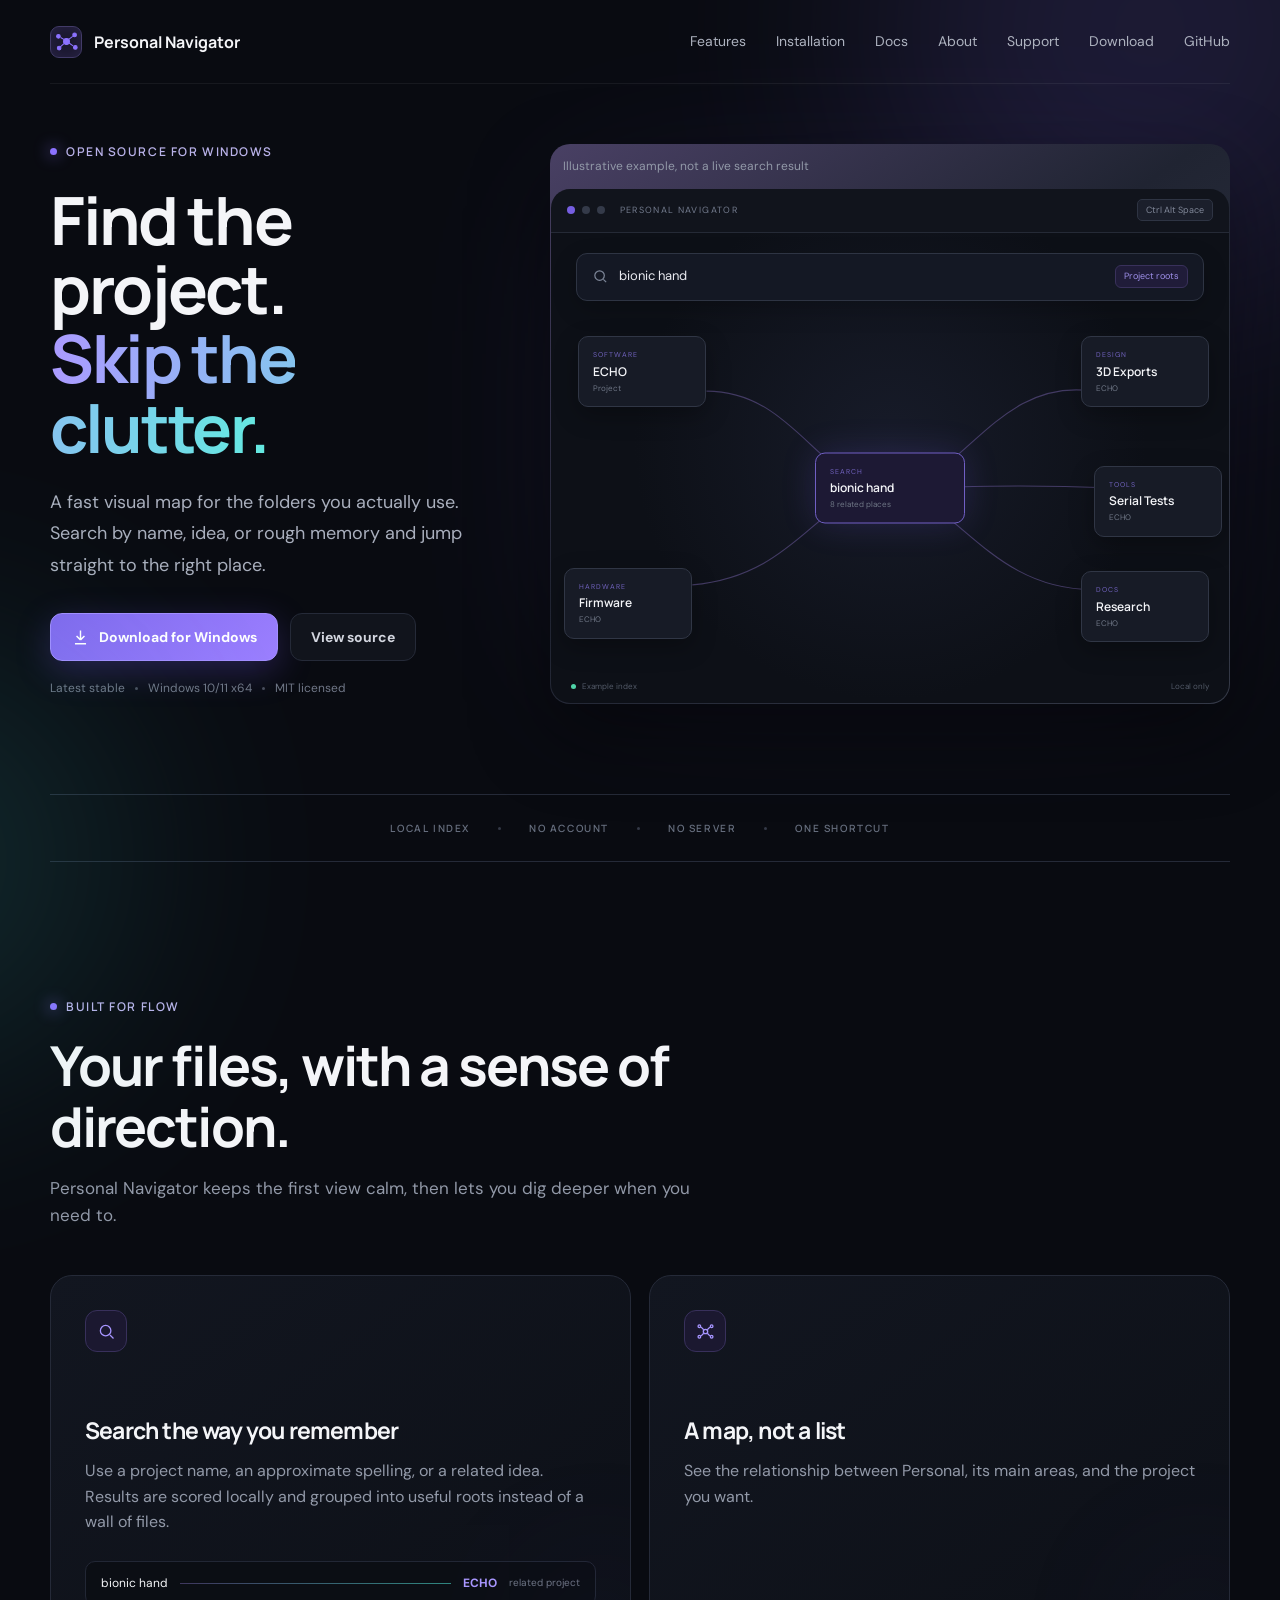
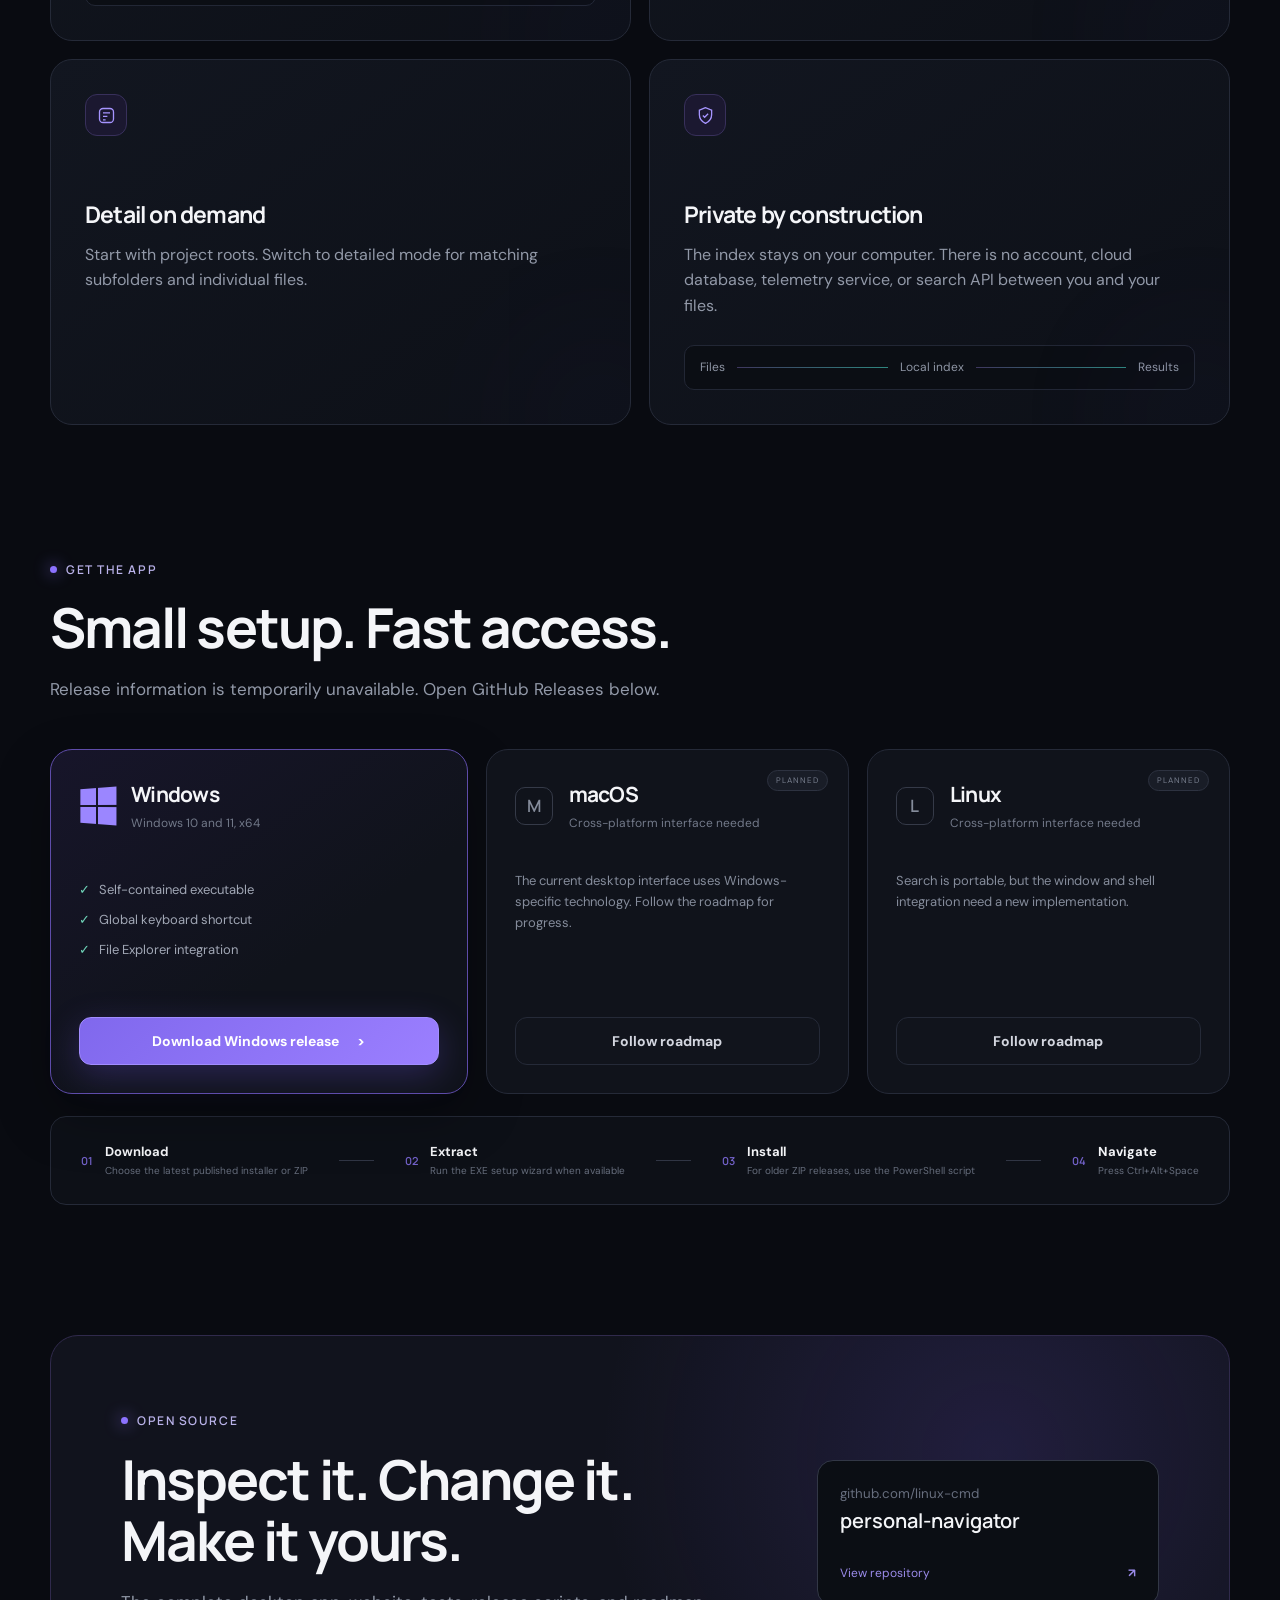
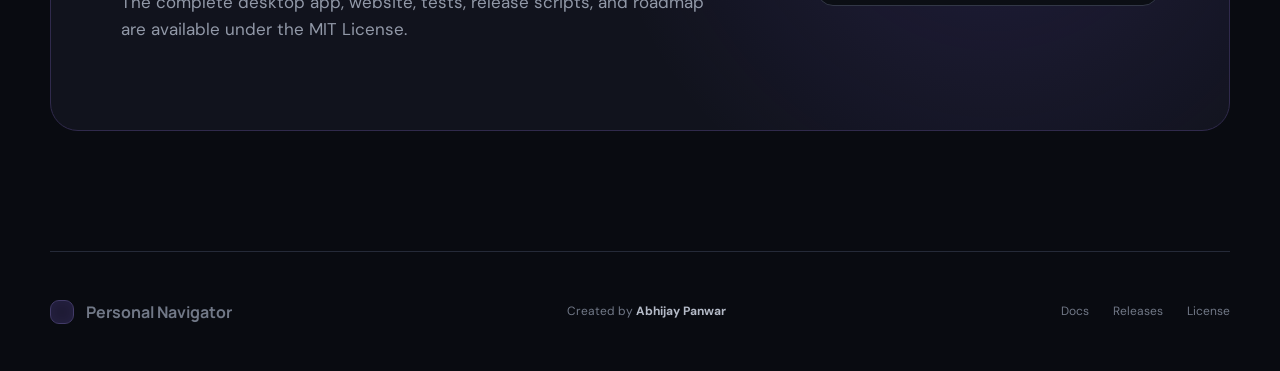
==== commit cb7f1a86: "feat: automate installer releases and version history" ====
--- a/website/index.html
+++ b/website/index.html
@@ -50,7 +50,9 @@
         <span>Personal Navigator</span>
       </a>
       <nav aria-label="Primary navigation">
-        <a href="features.html">Features</a><a href="download.html">Installation</a><a href="docs.html">Docs</a><a href="support.html">Support</a>
+        <a href="features.html">Features</a
+        ><a href="download.html">Installation</a><a href="docs.html">Docs</a
+        ><a href="about.html">About</a><a href="support.html">Support</a>
         <a href="#downloads">Download</a>
         <a href="https://github.com/linux-cmd/personal-navigator">GitHub</a>
       </nav>
@@ -68,7 +70,8 @@
           <div class="hero-actions">
             <a
               class="button button-primary"
-              data-latest-download href="https://github.com/linux-cmd/personal-navigator/releases/latest"
+              data-latest-download
+              href="https://github.com/linux-cmd/personal-navigator/releases/latest"
             >
               <svg viewBox="0 0 24 24" aria-hidden="true">
                 <path d="M12 3v12m0 0 5-5m-5 5-5-5M5 20h14" />
@@ -82,7 +85,7 @@
             >
           </div>
           <p class="release-line">
-            <span id="release-version">Version 1.0.0</span><b></b>Windows 10/11
+            <span id="release-version">Latest stable</span><b></b>Windows 10/11
             x64<b></b>MIT licensed
           </p>
         </div>
@@ -91,7 +94,10 @@
           class="product-frame reveal"
           aria-label="Illustrative example of a Personal Navigator search map"
         >
-          <div class="frame-glow"></div><span class="mockup-note">Illustrative example — not a live search result</span>
+          <div class="frame-glow"></div>
+          <span class="mockup-note"
+            >Illustrative example, not a live search result</span
+          >
           <div class="window-bar">
             <span></span><span></span><span></span
             ><small>PERSONAL NAVIGATOR</small><kbd>Ctrl Alt Space</kbd>
@@ -237,7 +243,9 @@
         <div class="section-heading reveal">
           <span class="eyebrow"><i></i> Get the app</span>
           <h2>Small setup. Fast access.</h2>
-          <p data-download-note>Choose the installation package listed on GitHub Releases.</p>
+          <p data-download-note>
+            Choose the installation package listed on GitHub Releases.
+          </p>
         </div>
         <div class="download-grid">
           <article class="download-card active reveal">
@@ -257,9 +265,11 @@
             </ul>
             <a
               class="button button-primary full"
-              data-latest-download href="https://github.com/linux-cmd/personal-navigator/releases/latest"
-              ><span data-download-label>Download Windows release</span> <span id="release-size"></span>
-            ></a>
+              data-latest-download
+              href="https://github.com/linux-cmd/personal-navigator/releases/latest"
+              ><span data-download-label>Download Windows release</span>
+              <span id="release-size"></span> ></a
+            >
           </article>
           <article class="download-card planned reveal">
             <span class="planned-badge">PLANNED</span>
@@ -321,7 +331,9 @@
             <b>03</b
             ><span
               ><strong>Install</strong
-              ><small>For older ZIP releases, use the PowerShell script</small></span
+              ><small
+                >For older ZIP releases, use the PowerShell script</small
+              ></span
             >
           </div>
           <i></i>
--- a/website/styles.css
+++ b/website/styles.css
@@ -823,16 +823,98 @@
     transition: none;
   }
 }
+.release-card {
+  margin: 18px 0;
+}
+.release-card pre {
+  white-space: pre-wrap;
+  font:
+    14px/1.6 "DM Sans",
+    sans-serif;
+  color: var(--muted);
+}
 
 /* Product information pages and accessibility */
-.mockup-note {position:relative;z-index:2;display:inline-block;margin:12px;color:var(--muted);font-size:12px}
-.subpage {max-width:870px;min-height:70vh;padding:72px 0 108px}
-.subpage h1 {font-size:clamp(36px,6vw,58px)}
-.subpage h2 {margin:42px 0 12px;font-size:25px}
-.subpage h3 {margin:22px 0 6px;font-size:19px}
-.subpage p,.subpage li {color:var(--muted)}
-.subpage a:not(.button) {text-decoration:underline;text-underline-offset:3px;color:#c6baff}
-.subpage .button {margin:12px 0}
-.subpage .panel {padding:24px;border:1px solid var(--line);border-radius:var(--radius);background:var(--panel);margin:24px 0}
-:focus-visible {outline:3px solid var(--cyan);outline-offset:4px}
-@media (prefers-reduced-motion: reduce) {html{scroll-behavior:auto}*,*:before,*:after{animation:none!important;transition:none!important}.reveal{opacity:1!important;transform:none!important}}
+.mockup-note {
+  position: relative;
+  z-index: 2;
+  display: inline-block;
+  margin: 12px;
+  color: var(--muted);
+  font-size: 12px;
+}
+.subpage {
+  max-width: 870px;
+  min-height: 70vh;
+  padding: 72px 0 108px;
+}
+.subpage h1 {
+  font-size: clamp(36px, 6vw, 58px);
+}
+.subpage h2 {
+  margin: 42px 0 12px;
+  font-size: 25px;
+}
+.subpage h3 {
+  margin: 22px 0 6px;
+  font-size: 19px;
+}
+.subpage p,
+.subpage li {
+  color: var(--muted);
+}
+.subpage a:not(.button) {
+  text-decoration: underline;
+  text-underline-offset: 3px;
+  color: #c6baff;
+}
+.subpage .button {
+  margin: 12px 0;
+}
+.subpage .panel {
+  padding: 24px;
+  border: 1px solid var(--line);
+  border-radius: var(--radius);
+  background: var(--panel);
+  margin: 24px 0;
+}
+:focus-visible {
+  outline: 3px solid var(--cyan);
+  outline-offset: 4px;
+}
+@media (prefers-reduced-motion: reduce) {
+  html {
+    scroll-behavior: auto;
+  }
+  *,
+  *:before,
+  *:after {
+    animation: none !important;
+    transition: none !important;
+  }
+  .reveal {
+    opacity: 1 !important;
+    transform: none !important;
+  }
+}
+
+@media (max-width: 620px) {
+  .nav {
+    height: auto;
+    min-height: 84px;
+    flex-wrap: wrap;
+    gap: 14px;
+    padding-block: 16px;
+  }
+  .nav nav {
+    width: 100%;
+    flex-wrap: wrap;
+    gap: 10px 18px;
+  }
+  .nav nav a:not(:last-child) {
+    display: inline;
+  }
+  .nav nav a {
+    font-size: 13px;
+  }
+}
